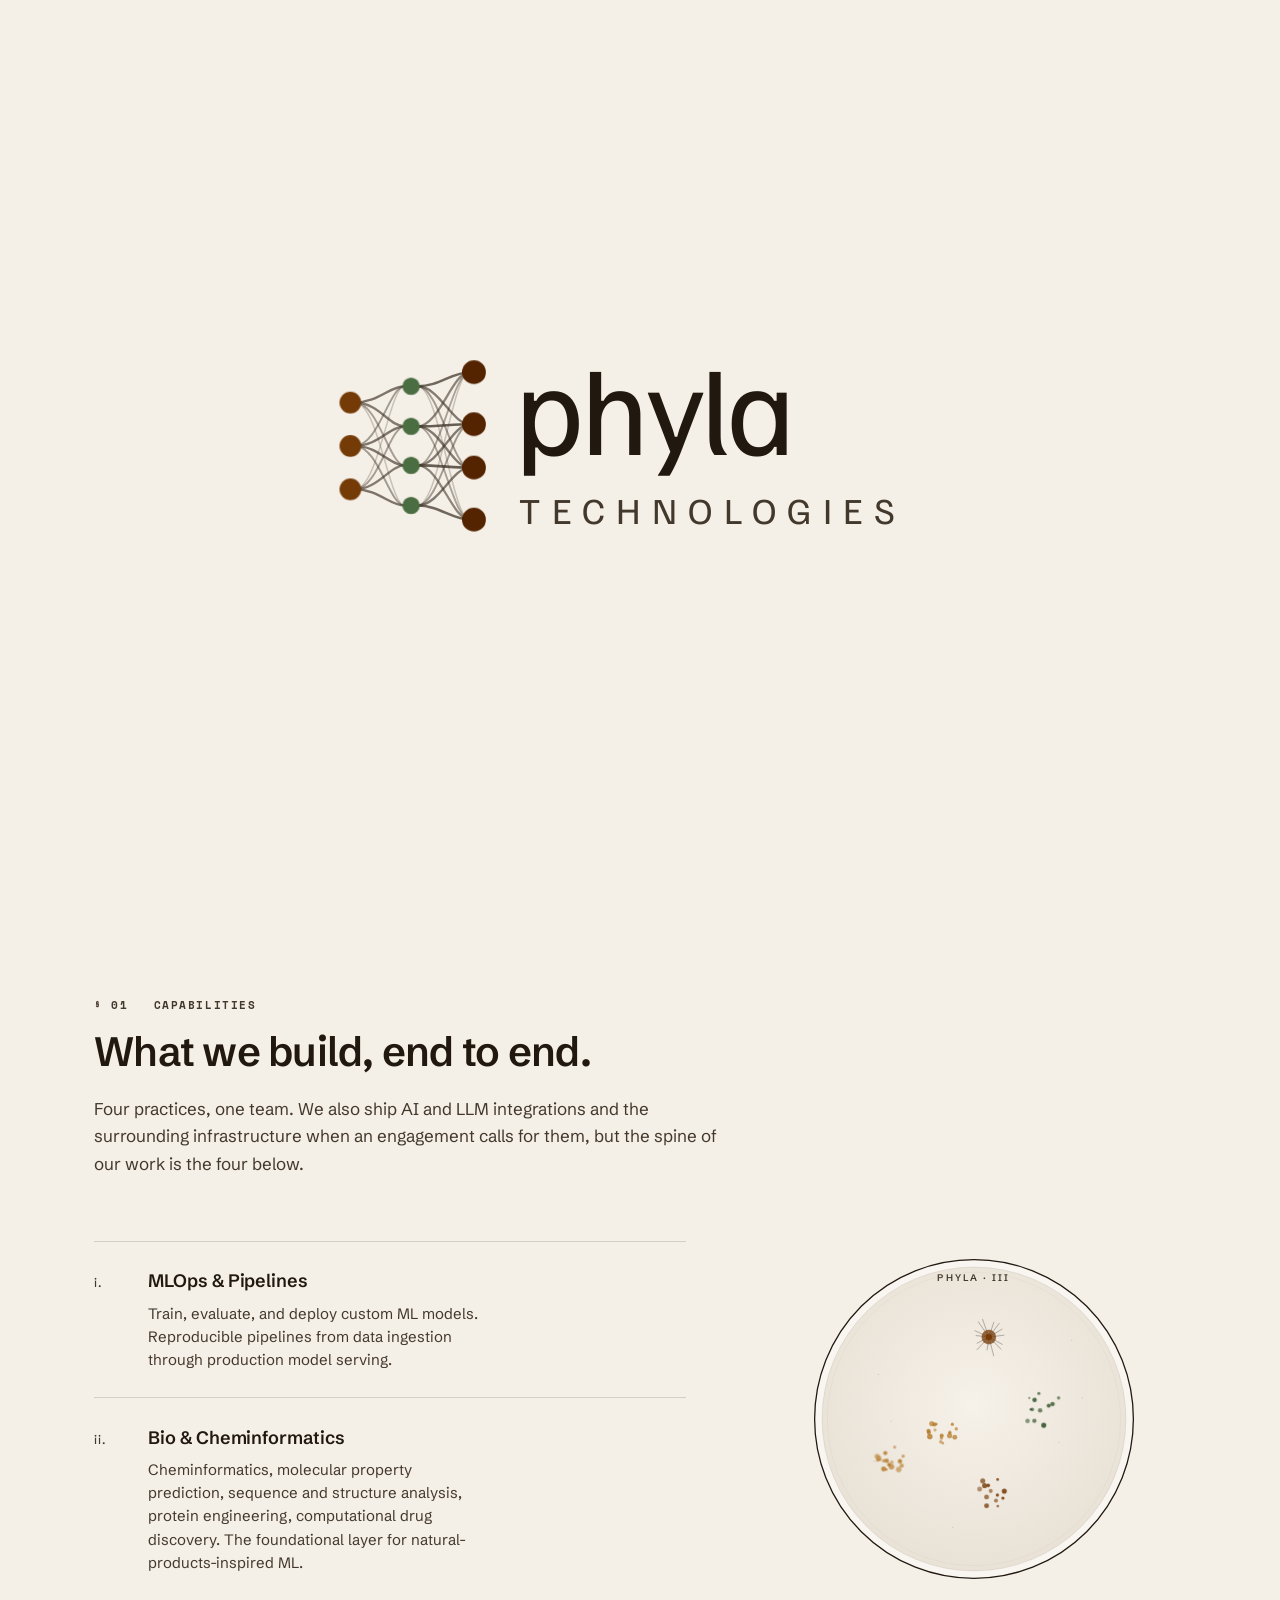
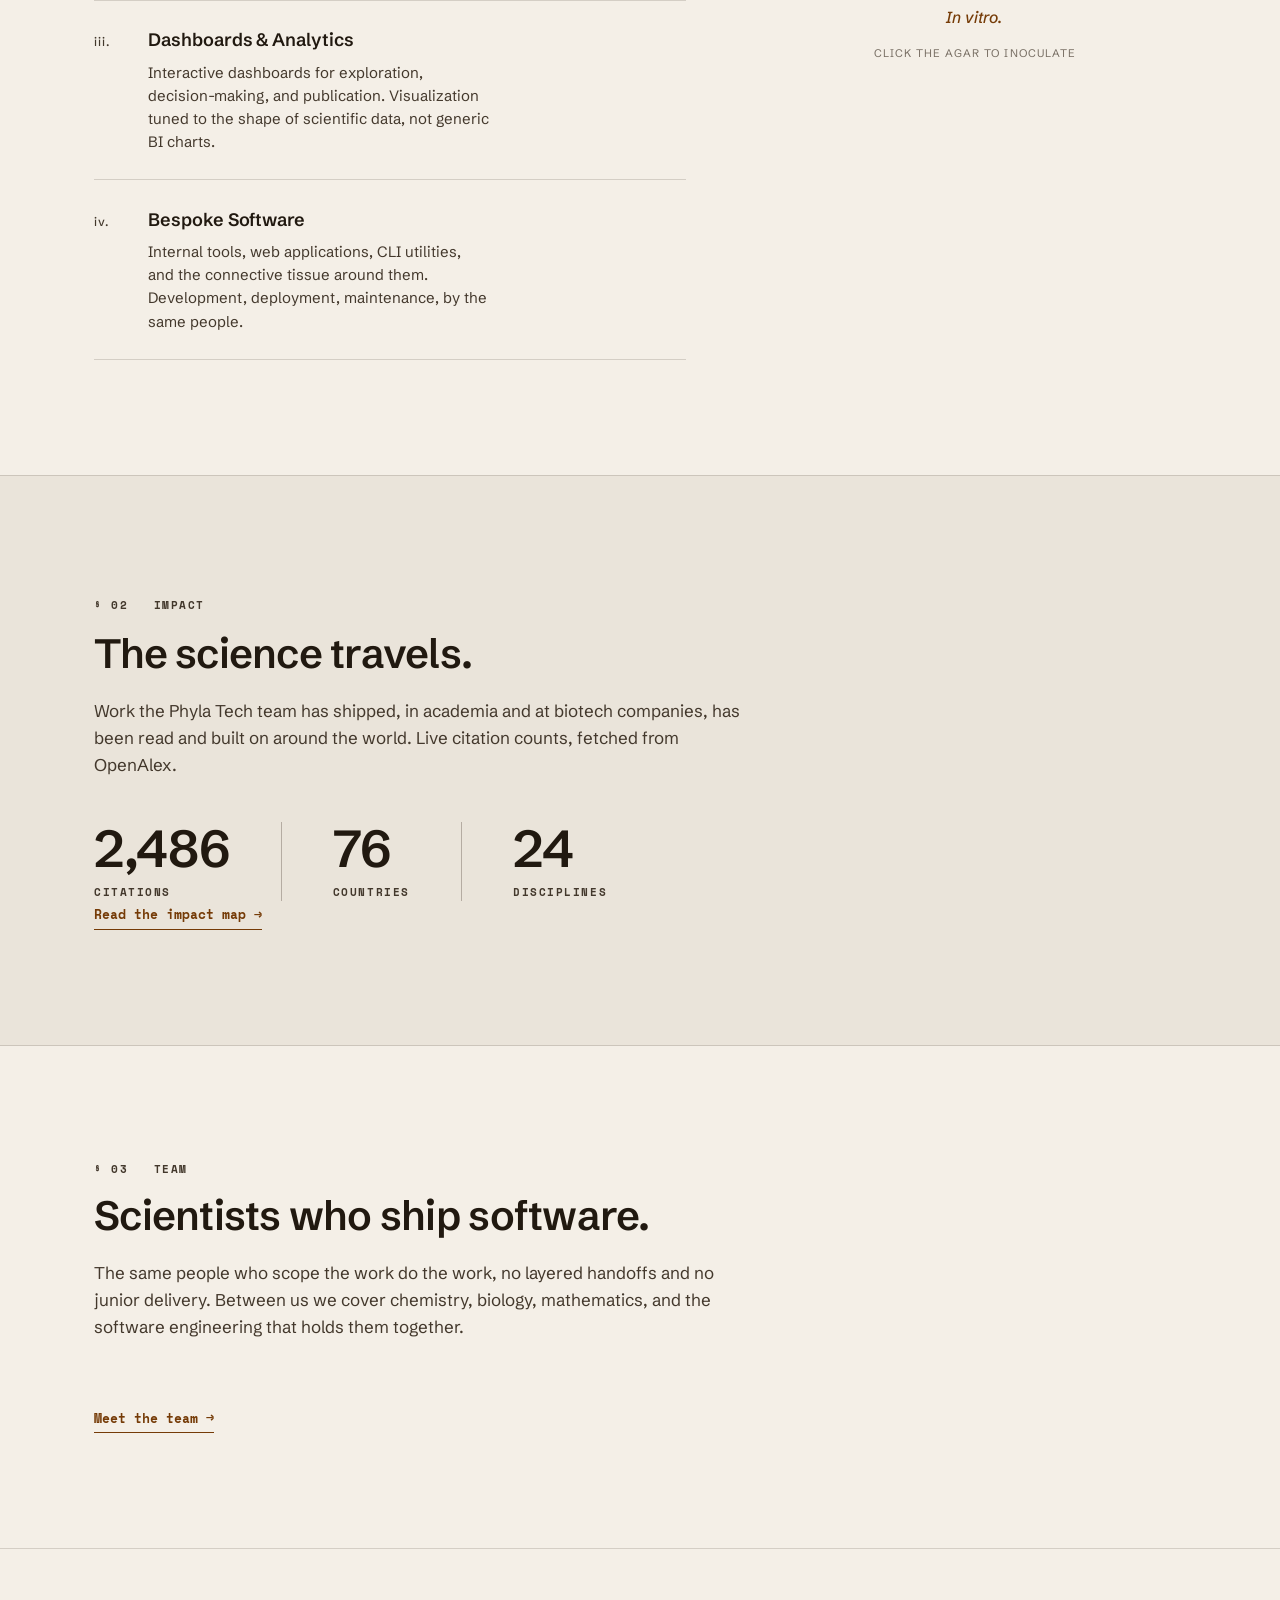
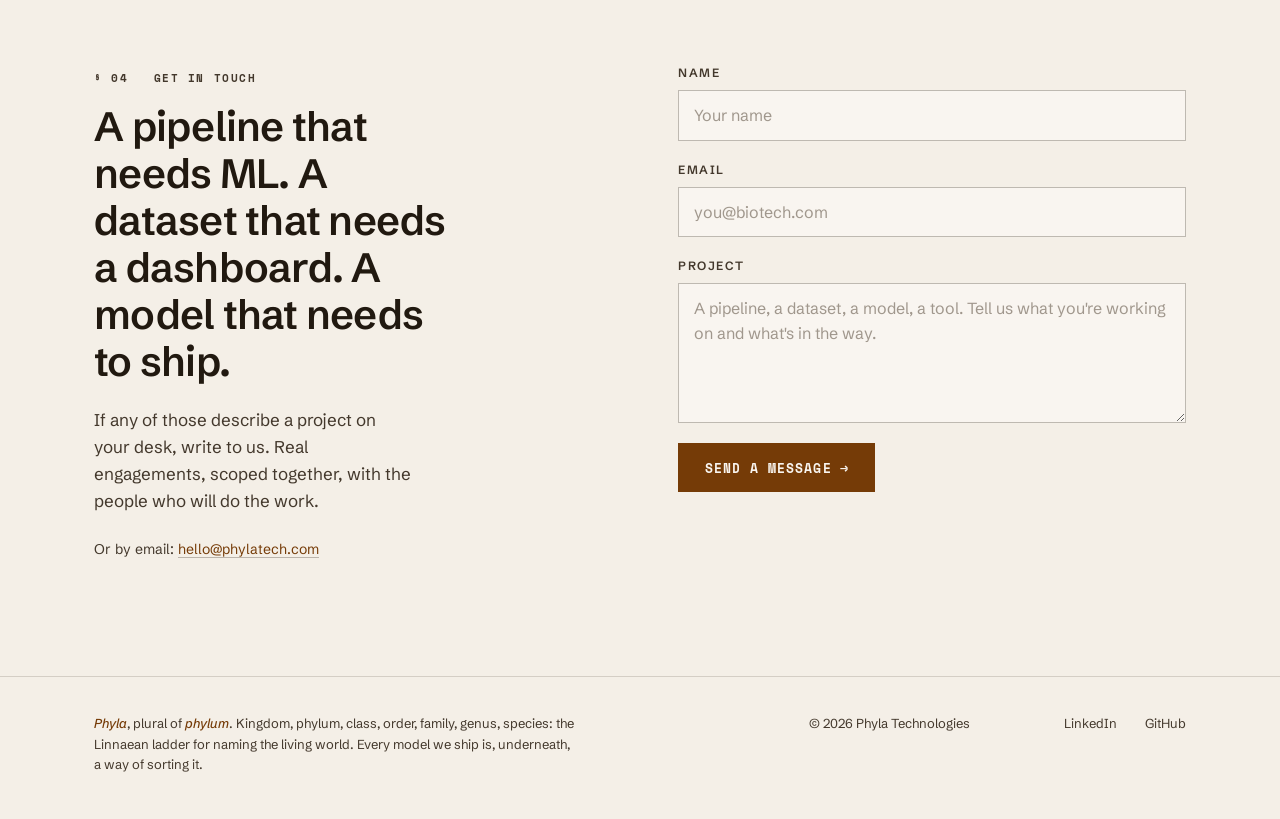
==== index.html @ f8942bb6 "feat(#4): restore the live network cascade on the hero, in the new style Rebuild the hero animation " ====
<!DOCTYPE html>
<html lang="en">
<head>
  <meta charset="UTF-8">
  <meta name="viewport" content="width=device-width, initial-scale=1.0">
  <!-- Arrive at an in-page anchor (e.g. #contact from another page) without an animated scroll,
       so a cross-page link fades straight to the target instead of landing at top and scrolling. -->
  <script>if(location.hash){var de=document.documentElement;de.style.scrollBehavior='auto';addEventListener('load',function(){requestAnimationFrame(function(){de.style.scrollBehavior='';});});}</script>
  <title>Phyla Technologies, MLOps for Life Sciences</title>
  <link rel="icon" type="image/svg+xml" href="favicon.svg">
  <meta name="description" content="Phyla Technologies builds and operates machine learning infrastructure for life sciences companies, from data pipelines to production model deployment.">

  <meta property="og:type" content="website">
  <meta property="og:title" content="Phyla Technologies, MLOps for Life Sciences">
  <meta property="og:description" content="Phyla Technologies builds and operates machine learning infrastructure for life sciences companies, from data pipelines to production model deployment.">
  <meta property="og:url" content="https://phylatech.com">
  <meta property="og:site_name" content="Phyla Technologies">

  <meta name="twitter:card" content="summary_large_image">
  <meta name="twitter:title" content="Phyla Technologies, MLOps for Life Sciences">
  <meta name="twitter:description" content="Phyla Technologies builds and operates machine learning infrastructure for life sciences companies, from data pipelines to production model deployment.">

  <meta name="view-transition" content="same-origin">

  <link rel="preconnect" href="https://fonts.googleapis.com">
  <link rel="preconnect" href="https://fonts.gstatic.com" crossorigin>
  <link href="https://fonts.googleapis.com/css2?family=Familjen+Grotesk:ital,wght@0,400..700;1,400..700&family=Schibsted+Grotesk:ital,wght@0,400..800;1,400..500&family=Space+Mono:ital,wght@0,400;0,700;1,400;1,700&display=swap" rel="stylesheet">

  <link rel="stylesheet" href="styles.css">

  <style>
    /* Page-specific styles. Shared design system lives in styles.css */

    /* === Hero === */
    .hero {
      padding-block: clamp(3.5rem, 9vw, 7.5rem) clamp(4rem, 8vw, 7rem);
      position: relative;
    }
    .hero-grid {
      display: grid;
      grid-template-columns: minmax(0, 1.05fr) minmax(0, 1fr);
      gap: clamp(2rem, 5vw, 5rem);
      align-items: center;
    }
    .hero-text { max-width: 32rem; }
    .hero-eyebrow {
      display: inline-flex;
      align-items: center;
      gap: 0.625rem;
      margin-bottom: 1.75rem;
    }
    .hero-eyebrow::before {
      content: "";
      display: inline-block;
      width: 28px;
      height: 1px;
      background: var(--tannin);
    }
    h1.display {
      margin-bottom: 1.5rem;
    }
    .hero-subhead {
      font-size: 1.1875rem;
      line-height: 1.55;
      color: var(--ink-soft);
      max-width: 30rem;
      margin-bottom: 2.25rem;
    }
    .hero-meta {
      display: flex;
      flex-wrap: wrap;
      gap: 1.5rem 2.5rem;
      padding-top: 1.75rem;
      border-top: 1px solid var(--ink-hairline);
    }
    .hero-meta-item { min-width: 0; }
    .hero-meta-item .label { display: block; margin-bottom: 0.4rem; }
    .hero-meta-item .value {
      font-size: 0.9375rem;
      color: var(--ink);
      font-variation-settings: "wdth" 100, "wght" 500;
    }
    .hero-meta-item .value em {
      font-style: italic;
      color: var(--tannin);
    }

    /* === Phylogenetic tree (hero right column) === */
    .phylo {
      width: 100%;
      max-width: 540px;
      margin-inline: auto;
      position: relative;
    }
    .phylo svg { width: 100%; height: auto; display: block; }

    .phylo-branch {
      stroke: var(--ink);
      stroke-width: 1.4;
      fill: none;
      stroke-linecap: round;
      opacity: 0.78;
    }
    .phylo-node {
      fill: var(--ink);
    }
    .phylo-node.leaf {
      fill: var(--parchment);
      stroke: var(--ink);
      stroke-width: 1.4;
    }
    .phylo-node.leaf.is-tannin {
      fill: var(--tannin);
      stroke: var(--tannin);
    }
    .phylo-label {
      font-family: var(--sans);
      font-size: 13.5px;
      font-variation-settings: "wdth" 100, "wght" 500;
      fill: var(--ink);
    }
    .phylo-label.muted { fill: var(--ink-soft); }
    .phylo-root-label {
      font-family: var(--sans);
      font-style: italic;
      font-size: 16px;
      font-variation-settings: "wdth" 95, "wght" 500;
      fill: var(--tannin);
    }
    .phylo-leaf-link {
      cursor: pointer;
      transition: opacity 180ms ease-out;
    }
    .phylo-leaf-link:hover .phylo-node.leaf { fill: var(--tannin); stroke: var(--tannin); }
    .phylo-leaf-link:hover .phylo-label { fill: var(--ink); font-variation-settings: "wdth" 100, "wght" 600; }
    .phylo-leaf-link:focus-visible { outline: none; }
    .phylo-leaf-link:focus-visible .phylo-node.leaf {
      fill: var(--tannin);
      stroke: var(--tannin);
    }

    /* phylo animation */
    .phylo-animate .phylo-branch {
      stroke-dasharray: var(--len);
      stroke-dashoffset: var(--len);
      animation: branch-draw 1100ms cubic-bezier(0.22, 1, 0.36, 1) forwards;
      animation-delay: var(--delay, 0ms);
    }
    .phylo-animate .phylo-node,
    .phylo-animate .phylo-label,
    .phylo-animate .phylo-root-label {
      opacity: 0;
      animation: node-fade 420ms cubic-bezier(0.22, 1, 0.36, 1) forwards;
      animation-delay: calc(var(--delay, 0ms) + 700ms);
    }
    @keyframes branch-draw {
      to { stroke-dashoffset: 0; }
    }
    @keyframes node-fade {
      from { opacity: 0; transform: translateY(2px); }
      to   { opacity: 1; transform: translateY(0); }
    }
    /* The live site's signal cascade, in the new palette: one soft bead per edge,
       travelling root -> hidden -> leaves. Each pulse path carries pathLength="100"
       so a single bead sweeps it regardless of the path's real length. */
    .pulse {
      fill: none;
      stroke: var(--tannin);
      stroke-width: 2.8;
      stroke-linecap: round;
      stroke-dasharray: 3.5 96.5;
      stroke-dashoffset: 100;
      opacity: 0;
      filter: url(#pulseBlur);
    }
    .phylo-animate .pulse { animation: pulse-travel 3s ease-in-out infinite; }
    @keyframes pulse-travel {
      0%   { stroke-dashoffset: 100; opacity: 0; }
      3%   { opacity: 0.8; }
      55%  { opacity: 0.8; }
      75%  { stroke-dashoffset: -4; opacity: 0; }
      100% { stroke-dashoffset: -4; opacity: 0; }
    }
    /* Scoped under .phylo-animate so the animation shorthand doesn't reset the delays.
       Root pulses fire first (0 - 0.3s); leaf pulses follow once they arrive (~1.2 - 1.7s). */
    .phylo-animate .pulse-r1  { animation-delay: 0s; }
    .phylo-animate .pulse-r2  { animation-delay: 0.3s; }
    .phylo-animate .pulse-r3  { animation-delay: 0.15s; }
    .phylo-animate .pulse-h1a { animation-delay: 1.2s; }
    .phylo-animate .pulse-h1b { animation-delay: 1.4s; }
    .phylo-animate .pulse-h2a { animation-delay: 1.5s; }
    .phylo-animate .pulse-h2b { animation-delay: 1.3s; }
    .phylo-animate .pulse-h2c { animation-delay: 1.6s; }
    .phylo-animate .pulse-h2d { animation-delay: 1.7s; }
    .phylo-animate .pulse-h3a { animation-delay: 1.35s; }
    .phylo-animate .pulse-h3b { animation-delay: 1.55s; }

    @media (prefers-reduced-motion: reduce) {
      html { scroll-behavior: auto; }
      .phylo-animate .phylo-branch {
        stroke-dasharray: none;
        stroke-dashoffset: 0;
        animation: none;
      }
      .phylo-animate .phylo-node,
      .phylo-animate .phylo-label,
      .phylo-animate .phylo-root-label {
        animation: none;
        opacity: 1;
        transform: none;
      }
      .phylo-animate .pulse { animation: none; opacity: 0; }
    }

    /* === Services === */
    .services {
      border-top: 1px solid var(--ink-hairline);
    }
    .services-grid {
      display: grid;
      grid-template-columns: minmax(0, 1.4fr) minmax(0, 1fr);
      gap: clamp(2.5rem, 6vw, 6rem);
      align-items: start;
    }
    .services-list {
      display: flex;
      flex-direction: column;
      gap: 0;
    }
    .services-list .service {
      display: grid;
      grid-template-columns: 2.4rem 1fr;
      column-gap: 1rem;
      padding-block: 1.6rem;
      border-bottom: 1px solid var(--ink-hairline);
      align-items: baseline;
    }
    .services-list .service:first-child { border-top: 1px solid var(--ink-hairline); }
    .services-list .service-num {
      font-size: 0.75rem;
      font-variation-settings: "wdth" 100, "wght" 500;
      letter-spacing: 0.08em;
      color: var(--ink-soft);
      padding-top: 0.4rem;
    }
    .services-list .service-name {
      font-size: 1.125rem;
      font-variation-settings: "wdth" 100, "wght" 600;
      letter-spacing: -0.005em;
      color: var(--ink);
      margin-bottom: 0.4rem;
    }
    .services-list .service-desc {
      font-size: 0.9375rem;
      line-height: 1.55;
      color: var(--ink-soft);
      max-width: 38ch;
    }
    .services-aside {
      position: sticky;
      top: 5.5rem;
    }
    .services-figure {
      display: flex;
      flex-direction: column;
      align-items: center;
      gap: 1rem;
      padding-top: 0.5rem;
    }
    .petri {
      width: 100%;
      max-width: 340px;
      height: auto;
      display: block;
      /* Pipette tip over the agar plate (hotspot at the tip); crosshair fallback. */
      cursor: url("[data-uri]") 12 31, crosshair;
      touch-action: manipulation;
      -webkit-tap-highlight-color: transparent;
    }
    /* Each colony scales up from its inoculation point as it "grows in". */
    .colony-grow {
      transform-box: fill-box;
      transform-origin: center;
      transform: scale(0);
      animation: colony-grow var(--grow, 9s) cubic-bezier(0.16, 1, 0.3, 1) forwards;
      animation-delay: var(--delay, 0s);
    }
    @keyframes colony-grow {
      0%   { transform: scale(0); opacity: 0; }
      10%  { opacity: 1; }
      100% { transform: scale(1); opacity: 1; }
    }
    .petri-caption {
      text-align: center;
      max-width: 32ch;
    }
    .petri-caption .latin {
      font-size: 1rem;
      color: var(--tannin);
      display: block;
      font-style: italic;
      font-variation-settings: "wdth" 95, "wght" 500;
    }
    .petri-hint {
      text-align: center;
      font-size: 0.6875rem;
      letter-spacing: 0.1em;
      text-transform: uppercase;
      color: var(--ink-soft);
      opacity: 0.7;
    }
    @media (prefers-reduced-motion: reduce) {
      .colony-grow { animation: none; transform: scale(1); opacity: 1; }
      .petri { cursor: default; }
      .petri-hint { display: none; }
    }

    /* === Impact === */
    .impact {
      background: var(--parchment-mid);
      border-block: 1px solid var(--ink-hairline);
    }
    .impact-content {
      max-width: 760px;
    }
    .impact-numbers {
      display: grid;
      grid-template-columns: repeat(3, auto);
      gap: 0;
      margin-top: 2.75rem;
      column-gap: clamp(1.5rem, 4vw, 3.5rem);
      justify-content: start;
    }
    .impact-number {
      padding-right: clamp(1.5rem, 4vw, 3.5rem);
      border-right: 1px solid var(--ink-hairline-strong);
    }
    .impact-number:last-child { border-right: none; padding-right: 0; }
    .impact-number .value {
      display: block;
      font-size: clamp(2.25rem, 4.5vw, 3.25rem);
      font-variation-settings: "wdth" 92, "wght" 600;
      color: var(--ink);
      letter-spacing: -0.025em;
      line-height: 1;
    }
    .impact-number .label {
      display: block;
      margin-top: 0.625rem;
      font-size: 0.6875rem;
    }

    /* === Team === */
    .team-list {
      display: flex;
      flex-direction: column;
      gap: clamp(3rem, 6vw, 5rem);
    }
    .team-row {
      display: grid;
      align-items: start;
      gap: clamp(1.5rem, 5vw, 3.5rem);
    }
    /* Fixed 220px figure column on every row so all three portraits are the same size. */
    .team-row.row-a { grid-template-columns: minmax(0, 220px) minmax(0, 1fr); }
    .team-row.row-b { grid-template-columns: minmax(0, 1fr) minmax(0, 220px); }
    .team-row.row-b .team-figure { order: 2; }
    .team-row.row-b .team-text { order: 1; }
    .team-row.row-c { grid-template-columns: minmax(0, 220px) minmax(0, 1fr); }
    .team-row.row-c .team-text { padding-top: 0.5rem; }

    .team-figure {
      position: relative;
      max-width: 220px;
    }
    .team-figure img {
      width: 100%;
      aspect-ratio: 1 / 1;
      object-fit: cover;
      display: block;
      filter: grayscale(0.18) sepia(0.12) contrast(0.96);
      border: 1px solid var(--ink-hairline-strong);
    }
    .team-figure::after {
      content: "";
      position: absolute;
      inset: -8px -8px 8px 8px;
      border: 1px solid var(--ink-hairline);
      pointer-events: none;
      z-index: -1;
    }

    .team-text .team-eyebrow {
      display: inline-flex;
      align-items: baseline;
      gap: 0.6rem;
      margin-bottom: 0.9rem;
      color: var(--moss-deep);
    }
    .team-text .team-eyebrow .label { color: var(--moss-deep); }
    .team-text .team-eyebrow::before {
      content: "";
      display: inline-block;
      width: 18px;
      height: 1px;
      background: var(--moss-deep);
      transform: translateY(-3px);
    }
    .team-text h3 {
      font-size: clamp(1.5rem, 2.5vw, 2rem);
      font-variation-settings: "wdth" 100, "wght" 600;
      letter-spacing: -0.015em;
      line-height: 1.1;
      margin-bottom: 0.3rem;
    }
    .team-text .team-discipline {
      font-size: 0.9375rem;
      font-variation-settings: "wdth" 100, "wght" 500;
      color: var(--ink-soft);
      margin-bottom: 1rem;
    }
    .team-text p {
      font-size: 1rem;
      line-height: 1.6;
      color: var(--ink-soft);
      max-width: 50ch;
    }
    .team-text p + p { margin-top: 0.85rem; }

    /* === Contact === */
    .contact {
      border-top: 1px solid var(--ink-hairline);
    }
    .contact-grid {
      display: grid;
      grid-template-columns: minmax(0, 1fr) minmax(0, 1fr);
      gap: clamp(2.5rem, 6vw, 5rem);
      align-items: start;
    }
    .contact-text h2 { max-width: 14ch; }
    .contact-text p { margin-top: 1.25rem; max-width: 32ch; }
    .contact-form {
      display: flex;
      flex-direction: column;
      gap: 1.25rem;
    }
    .field {
      display: flex;
      flex-direction: column;
      gap: 0.45rem;
    }
    .field label {
      font-size: 0.75rem;
      font-variation-settings: "wdth" 100, "wght" 600;
      letter-spacing: 0.12em;
      text-transform: uppercase;
      color: var(--ink-soft);
    }
    .field input,
    .field textarea {
      background: var(--parchment-pale);
      border: 1px solid var(--ink-hairline-strong);
      padding: 0.75rem 0.9rem;
      font-size: 1rem;
      color: var(--ink);
      transition: border-color 180ms ease-out, background 180ms ease-out;
      font-family: inherit;
      border-radius: 0;
    }
    .field input::placeholder,
    .field textarea::placeholder { color: oklch(55% 0.025 70 / 0.7); }
    .field input:hover,
    .field textarea:hover { border-color: var(--ink-soft); }
    .field input:focus,
    .field textarea:focus {
      outline: none;
      border-color: var(--tannin);
      background: var(--parchment-pale);
      box-shadow: 0 0 0 3px oklch(42% 0.10 55 / 0.15);
    }
    .field textarea { min-height: 140px; resize: vertical; }
    .field.invalid input,
    .field.invalid textarea { border-color: var(--tannin); }
    .field-error {
      font-size: 0.8125rem;
      color: var(--tannin);
      display: none;
    }
    .field.invalid .field-error { display: block; }


    .form-success,
    .form-error {
      padding: 1rem 1.1rem;
      font-size: 0.9375rem;
      line-height: 1.5;
      border: 1px solid var(--ink-hairline-strong);
      background: var(--parchment-pale);
      display: none;
    }
    .form-success.is-shown,
    .form-error.is-shown { display: block; }
    .form-success {
      border-color: var(--moss-deep);
      color: var(--moss-deep);
    }
    .form-error {
      border-color: var(--tannin);
      color: var(--tannin);
    }

    /* === Page-specific responsive === */
    @media (max-width: 960px) {
      .hero-grid { grid-template-columns: 1fr; }
      .phylo { max-width: 480px; margin-top: 1rem; }
      .services-grid { grid-template-columns: 1fr; gap: 3rem; }
      .services-aside { position: static; }
      .impact-content { max-width: 100%; }
      .contact-grid { grid-template-columns: 1fr; }
      .team-row,
      .team-row.row-a,
      .team-row.row-b,
      .team-row.row-c { grid-template-columns: minmax(0, 200px) 1fr; }
      .team-row.row-b .team-figure { order: 0; }
      .team-row.row-b .team-text { order: 0; }
    }
    @media (max-width: 640px) {
      .hero-meta { gap: 1.25rem 2rem; }
      .impact-numbers { grid-template-columns: 1fr 1fr; row-gap: 1.5rem; }
      .impact-number:nth-child(2) { border-right: none; }
      .team-row,
      .team-row.row-a,
      .team-row.row-b,
      .team-row.row-c { grid-template-columns: minmax(0, 160px) 1fr; gap: 1.25rem; }
      .team-figure::after { inset: -6px -6px 6px 6px; }
    }
    @media (max-width: 460px) {
      .team-row,
      .team-row.row-a,
      .team-row.row-b,
      .team-row.row-c { grid-template-columns: 1fr; }
      .team-figure { max-width: 200px; }
    }
  </style>
</head>
<body>
  <a href="#main" class="skip-link">Skip to main content</a>

  <!-- First-visit intro: draws the network into the logo, then fades to reveal the page.
       Once per session, skipped under reduced-motion, and self-removing via a safety timer. -->
  <style>
    #intro { display: none; position: fixed; inset: 0; z-index: 9999; background: var(--parchment); place-items: center; }
    #intro.run { display: grid; }
    #intro #introLogo { width: clamp(300px, 62vw, 640px); height: auto; }
    #introLogo circle { transform-box: fill-box; transform-origin: center; }
    body.intro-lock { overflow: hidden; }
    /* Header shrink is driven by GSAP ScrollTrigger via header-scroll.js (end of body).
       Deliberately no CSS transition on the header height/padding here: GSAP writes those
       inline each frame, and a competing CSS transition on the same props is what jittered. */
  </style>
  <div id="intro" aria-hidden="true"></div>

  <header class="site-header">
    <div class="wrap header-inner">
      <a href="index.html" class="wordmark" aria-label="Phyla Technologies, home">
        <svg class="wordmark-svg" viewBox="0 0 590.41529 267.508" role="img" aria-label="Phyla Technologies">
          <g transform="translate(20,130)" fill="none" stroke="var(--ink-soft)" stroke-linecap="round">
            <path d="M 12,-40 C 34,-40 44,-55 58,-55" stroke-width="2.2" opacity="0.67"/>
            <path d="M 12,-40 C 34,-40 44,-18 58,-18" stroke-width="2.2" opacity="0.63"/>
            <path d="M 12,-40 C 34,-40 44,18 58,18" stroke-width="1.8" opacity="0.44"/>
            <path d="M 12,-40 C 34,-40 44,55 58,55" stroke-width="1.4" opacity="0.25"/>
            <path d="M 12,0 C 34,0 44,-55 58,-55" stroke-width="1.8" opacity="0.46"/>
            <path d="M 12,0 C 34,0 44,-18 58,-18" stroke-width="2.2" opacity="0.66"/>
            <path d="M 12,0 C 34,0 44,18 58,18" stroke-width="2.2" opacity="0.66"/>
            <path d="M 12,0 C 34,0 44,55 58,55" stroke-width="1.8" opacity="0.46"/>
            <path d="M 12,40 C 34,40 44,-55 58,-55" stroke-width="1.4" opacity="0.25"/>
            <path d="M 12,40 C 34,40 44,-18 58,-18" stroke-width="1.8" opacity="0.44"/>
            <path d="M 12,40 C 34,40 44,18 58,18" stroke-width="2.2" opacity="0.63"/>
            <path d="M 12,40 C 34,40 44,55 58,55" stroke-width="2.2" opacity="0.67"/>
            <path d="M 70,-55 C 90,-55 102,-68 118,-68" stroke-width="2.4" opacity="0.74"/>
            <path d="M 70,-55 C 90,-55 102,-20 118,-20" stroke-width="2.2" opacity="0.64"/>
            <path d="M 70,-55 C 90,-55 102,20 118,20" stroke-width="1.8" opacity="0.46"/>
            <path d="M 70,-55 C 90,-55 102,68 118,68" stroke-width="1.4" opacity="0.25"/>
            <path d="M 70,-18 C 90,-18 102,-68 118,-68" stroke-width="2.1" opacity="0.58"/>
            <path d="M 70,-18 C 90,-18 102,-20 118,-20" stroke-width="2.5" opacity="0.79"/>
            <path d="M 70,-18 C 90,-18 102,20 118,20" stroke-width="2.2" opacity="0.63"/>
            <path d="M 70,-18 C 90,-18 102,68 118,68" stroke-width="1.7" opacity="0.42"/>
            <path d="M 70,18 C 90,18 102,-68 118,-68" stroke-width="1.7" opacity="0.42"/>
            <path d="M 70,18 C 90,18 102,-20 118,-20" stroke-width="2.2" opacity="0.63"/>
            <path d="M 70,18 C 90,18 102,20 118,20" stroke-width="2.5" opacity="0.79"/>
            <path d="M 70,18 C 90,18 102,68 118,68" stroke-width="2.1" opacity="0.58"/>
            <path d="M 70,55 C 90,55 102,-68 118,-68" stroke-width="1.4" opacity="0.25"/>
            <path d="M 70,55 C 90,55 102,-20 118,-20" stroke-width="1.8" opacity="0.46"/>
            <path d="M 70,55 C 90,55 102,20 118,20" stroke-width="2.2" opacity="0.64"/>
            <path d="M 70,55 C 90,55 102,68 118,68" stroke-width="2.4" opacity="0.74"/>
          </g>
          <g transform="translate(20,130)">
            <circle cx="8" cy="-40" r="10" fill="var(--tannin)"/>
            <circle cx="8" cy="0" r="10" fill="var(--tannin)"/>
            <circle cx="8" cy="40" r="10" fill="var(--tannin)"/>
            <circle cx="64" cy="-55" r="8" fill="var(--moss)"/>
            <circle cx="64" cy="-18" r="8" fill="var(--moss)"/>
            <circle cx="64" cy="18" r="8" fill="var(--moss)"/>
            <circle cx="64" cy="55" r="8" fill="var(--moss)"/>
            <circle cx="122" cy="-68" r="11" fill="var(--tannin-deep)"/>
            <circle cx="122" cy="-20" r="11" fill="var(--tannin-deep)"/>
            <circle cx="122" cy="20" r="11" fill="var(--tannin-deep)"/>
            <circle cx="122" cy="68" r="11" fill="var(--tannin-deep)"/>
          </g>
          <text x="180" y="138" font-size="115" font-weight="700" letter-spacing="-3" fill="var(--ink)" style="font-family:var(--f-wordmark)">phyla</text>
          <text x="184" y="202" font-size="34" font-weight="500" letter-spacing="10.5" fill="var(--ink-soft)" style="font-family:var(--f-wordmark)">TECHNOLOGIES</text>
        </svg>
      </a>
      <nav class="primary" aria-label="Primary">
        <a href="impact.html">Impact</a>
        <a href="#contact" class="cta">Get in touch</a>
      </nav>
    </div>
  </header>

  <main id="main">

    <!-- HERO -->
    <section class="hero">
      <div class="wrap hero-grid">
        <div class="hero-text">
          <span class="hero-eyebrow label">Est. 2026</span>
          <h1 class="display">MLOps for<br><em style="white-space: nowrap;">life sciences.</em></h1>
          <p class="hero-subhead">
            We build and operate the machine learning infrastructure behind life-sciences R&amp;D: data and model pipelines, training and deployment, bio- and cheminformatics, and the dashboards and tools that make the science usable, the whole stack from data to production.
          </p>
          <dl class="hero-meta">
            <div class="hero-meta-item">
              <dt class="label">Practice</dt>
              <dd class="value">MLOps for <em>biotech</em></dd>
            </div>
            <div class="hero-meta-item">
              <dt class="label">Cited</dt>
              <dd class="value">In <em>76 countries</em>, 23 disciplines</dd>
            </div>
            <div class="hero-meta-item">
              <dt class="label">Roots</dt>
              <dd class="value">Natural-products <em>science</em></dd>
            </div>
          </dl>
        </div>

        <div class="phylo" aria-hidden="false">
          <svg viewBox="0 0 540 420" role="img" aria-labelledby="phyloTitle phyloDesc">
            <title id="phyloTitle">Phyla capabilities, branched from a common root</title>
            <desc id="phyloDesc">A phylogenetic-style diagram with the Phyla root on the left and four service capabilities as leaves on the right: MLOps and Pipelines, Bio and Cheminformatics, Dashboards and Analytics, and Bespoke Software.</desc>
            <defs>
              <!-- Soft halo (blur 3) merged with a sharper core (blur 1 of the source),
                   so each travelling signal reads with weight. Ported from the live site. -->
              <filter id="pulseBlur" x="-50%" y="-50%" width="200%" height="200%">
                <feGaussianBlur stdDeviation="3" result="softBlur" />
                <feGaussianBlur in="SourceGraphic" stdDeviation="1" result="sharpBlur" />
                <feMerge>
                  <feMergeNode in="softBlur" />
                  <feMergeNode in="sharpBlur" />
                </feMerge>
              </filter>
            </defs>

            <!-- Root tick -->
            <line class="phylo-branch" x1="36" y1="210" x2="80" y2="210" pathLength="1" style="--len: 1; --delay: 0ms;" />

            <!-- Root label, italic Phyla -->
            <text class="phylo-root-label" x="36" y="200" text-anchor="start" style="--delay: 0ms;">
              <tspan style="font-style: italic;">Phyla</tspan>
            </text>

            <!-- Root node -->
            <circle class="phylo-node" cx="80" cy="210" r="4" style="--delay: 0ms;" />

            <!-- Root → three hidden nodes -->
            <path class="phylo-branch" d="M 80 210 C 130 210, 165 96, 210 96"   pathLength="1" style="--len: 1; --delay: 160ms; opacity: 0.5;" />
            <path class="phylo-branch" d="M 80 210 C 130 210, 165 210, 210 210" pathLength="1" style="--len: 1; --delay: 160ms; opacity: 0.5;" />
            <path class="phylo-branch" d="M 80 210 C 130 210, 165 324, 210 324" pathLength="1" style="--len: 1; --delay: 160ms; opacity: 0.5;" />

            <!-- Hidden nodes -->
            <circle class="phylo-node" cx="210" cy="96"  r="3.2" style="--delay: 360ms;" />
            <circle class="phylo-node" cx="210" cy="210" r="3.2" style="--delay: 360ms;" />
            <circle class="phylo-node" cx="210" cy="324" r="3.2" style="--delay: 360ms;" />

            <!-- Hidden → leaves: each leaf is fed by two hidden nodes (the live partial network) -->
            <path class="phylo-branch" d="M 210 96 C 260 96, 290 56, 340 56"     pathLength="1" style="--len: 1; --delay: 440ms; opacity: 0.32;" />
            <path class="phylo-branch" d="M 210 96 C 260 96, 290 162, 340 162"   pathLength="1" style="--len: 1; --delay: 480ms; opacity: 0.32;" />
            <path class="phylo-branch" d="M 210 210 C 260 210, 290 56, 340 56"   pathLength="1" style="--len: 1; --delay: 480ms; opacity: 0.32;" />
            <path class="phylo-branch" d="M 210 210 C 260 210, 290 162, 340 162" pathLength="1" style="--len: 1; --delay: 520ms; opacity: 0.32;" />
            <path class="phylo-branch" d="M 210 210 C 260 210, 290 256, 340 256" pathLength="1" style="--len: 1; --delay: 520ms; opacity: 0.32;" />
            <path class="phylo-branch" d="M 210 210 C 260 210, 290 364, 340 364" pathLength="1" style="--len: 1; --delay: 560ms; opacity: 0.32;" />
            <path class="phylo-branch" d="M 210 324 C 260 324, 290 256, 340 256" pathLength="1" style="--len: 1; --delay: 560ms; opacity: 0.32;" />
            <path class="phylo-branch" d="M 210 324 C 260 324, 290 364, 340 364" pathLength="1" style="--len: 1; --delay: 600ms; opacity: 0.32;" />

            <!-- Pulses: the staged signal cascade (root pulses fire first, then leaf pulses). -->
            <path class="pulse pulse-r1"  d="M 80 210 C 130 210, 165 96, 210 96"   pathLength="100" />
            <path class="pulse pulse-r2"  d="M 80 210 C 130 210, 165 210, 210 210" pathLength="100" />
            <path class="pulse pulse-r3"  d="M 80 210 C 130 210, 165 324, 210 324" pathLength="100" />
            <path class="pulse pulse-h1a" d="M 210 96 C 260 96, 290 56, 340 56"     pathLength="100" />
            <path class="pulse pulse-h1b" d="M 210 96 C 260 96, 290 162, 340 162"   pathLength="100" />
            <path class="pulse pulse-h2a" d="M 210 210 C 260 210, 290 56, 340 56"   pathLength="100" />
            <path class="pulse pulse-h2b" d="M 210 210 C 260 210, 290 162, 340 162" pathLength="100" />
            <path class="pulse pulse-h2c" d="M 210 210 C 260 210, 290 256, 340 256" pathLength="100" />
            <path class="pulse pulse-h2d" d="M 210 210 C 260 210, 290 364, 340 364" pathLength="100" />
            <path class="pulse pulse-h3a" d="M 210 324 C 260 324, 290 256, 340 256" pathLength="100" />
            <path class="pulse pulse-h3b" d="M 210 324 C 260 324, 290 364, 340 364" pathLength="100" />

            <!-- Leaf nodes (clickable links) -->
            <a href="#capabilities" class="phylo-leaf-link" aria-label="MLOps and Pipelines">
              <circle class="phylo-node leaf is-tannin" cx="340" cy="56" r="5" style="--delay: 1100ms;" />
              <text class="phylo-label" x="354" y="60" text-anchor="start" style="--delay: 1100ms;">MLOps &amp; Pipelines</text>
            </a>
            <a href="#capabilities" class="phylo-leaf-link" aria-label="Bio and Cheminformatics">
              <circle class="phylo-node leaf" cx="340" cy="162" r="5" style="--delay: 1180ms;" />
              <text class="phylo-label" x="354" y="166" text-anchor="start" style="--delay: 1180ms;">Bio &amp; Cheminformatics</text>
            </a>
            <a href="#capabilities" class="phylo-leaf-link" aria-label="Dashboards and Analytics">
              <circle class="phylo-node leaf" cx="340" cy="256" r="5" style="--delay: 1260ms;" />
              <text class="phylo-label" x="354" y="260" text-anchor="start" style="--delay: 1260ms;">Dashboards &amp; Analytics</text>
            </a>
            <a href="#capabilities" class="phylo-leaf-link" aria-label="Bespoke Software">
              <circle class="phylo-node leaf" cx="340" cy="364" r="5" style="--delay: 1340ms;" />
              <text class="phylo-label" x="354" y="368" text-anchor="start" style="--delay: 1340ms;">Bespoke Software</text>
            </a>
          </svg>
        </div>
      </div>
    </section>

    <!-- SERVICES -->
    <section class="services" id="capabilities">
      <div class="wrap">
        <div class="section-head">
          <span class="label">§ 01 &nbsp; Capabilities</span>
          <h2 class="headline">What we build, end to end.</h2>
          <p class="body">
            Four practices, one team. We also ship AI and LLM integrations and the surrounding infrastructure when an engagement calls for them, but the spine of our work is the four below.
          </p>
        </div>

        <div class="services-grid">
          <ol class="services-list">
            <li class="service">
              <div class="service-num">i.</div>
              <div>
                <h3 class="service-name">MLOps &amp; Pipelines</h3>
                <p class="service-desc">Train, evaluate, and deploy custom ML models. Reproducible pipelines from data ingestion through production model serving.</p>
              </div>
            </li>
            <li class="service">
              <div class="service-num">ii.</div>
              <div>
                <h3 class="service-name">Bio &amp; Cheminformatics</h3>
                <p class="service-desc">Cheminformatics, molecular property prediction, sequence and structure analysis, protein engineering, computational drug discovery. The foundational layer for natural-products-inspired ML.</p>
              </div>
            </li>
            <li class="service">
              <div class="service-num">iii.</div>
              <div>
                <h3 class="service-name">Dashboards &amp; Analytics</h3>
                <p class="service-desc">Interactive dashboards for exploration, decision-making, and publication. Visualization tuned to the shape of scientific data, not generic BI charts.</p>
              </div>
            </li>
            <li class="service">
              <div class="service-num">iv.</div>
              <div>
                <h3 class="service-name">Bespoke Software</h3>
                <p class="service-desc">Internal tools, web applications, CLI utilities, and the connective tissue around them. Development, deployment, maintenance, by the same people.</p>
              </div>
            </li>
          </ol>

          <aside class="services-aside">
            <figure class="services-figure">
              <svg class="petri" id="petri" viewBox="0 0 320 320" role="img" aria-labelledby="petriTitle petriDesc">
                <title id="petriTitle">A culture plate, growing</title>
                <desc id="petriDesc">A round petri dish of agar on which bacterial and fungal colonies grow in over time, then the plate is reseeded. Clicking the agar inoculates a new colony.</desc>

                <defs>
                  <radialGradient id="agarGrad" cx="50%" cy="45%" r="60%">
                    <stop offset="0%" stop-color="oklch(96% 0.012 80)" />
                    <stop offset="100%" stop-color="oklch(91% 0.018 78)" />
                  </radialGradient>
                  <clipPath id="agarClip"><circle cx="160" cy="160" r="140" /></clipPath>
                </defs>

                <!-- Dish rim and agar -->
                <circle cx="160" cy="160" r="150" fill="var(--parchment-pale)" stroke="var(--ink)" stroke-width="1.2" />
                <circle cx="160" cy="160" r="143" fill="url(#agarGrad)" stroke="var(--ink-hairline)" stroke-width="0.5" />
                <circle cx="160" cy="160" r="138" fill="none" stroke="var(--ink-hairline)" stroke-width="0.4" opacity="0.5" />

                <!-- Plate ID -->
                <text x="160" y="30" text-anchor="middle" font-family="var(--sans)" font-size="9" letter-spacing="0.22em" fill="var(--ink-soft)" style="text-transform: uppercase; font-variation-settings: 'wght' 600;">Phyla &middot; iii</text>

                <!-- Agar texture: faint scattered dust -->
                <g fill="var(--ink-soft)" opacity="0.16" clip-path="url(#agarClip)">
                  <circle cx="170" cy="82" r="0.6" /><circle cx="82" cy="162" r="0.6" /><circle cx="240" cy="182" r="0.6" />
                  <circle cx="182" cy="242" r="0.6" /><circle cx="262" cy="140" r="0.6" /><circle cx="140" cy="262" r="0.6" />
                  <circle cx="66" cy="200" r="0.6" /><circle cx="70" cy="118" r="0.6" /><circle cx="252" cy="86" r="0.6" />
                </g>

                <!-- Colonies grow here (populated by script) -->
                <g id="petriColonies" clip-path="url(#agarClip)"></g>
              </svg>

              <figcaption class="petri-caption">
                <span class="latin">In vitro.</span>
              </figcaption>
              <p class="petri-hint" aria-hidden="true">Click the agar to inoculate</p>
            </figure>
          </aside>
        </div>
      </div>
    </section>

    <!-- IMPACT -->
    <section class="impact" id="impact">
      <div class="wrap">
        <div class="impact-content">
          <span class="label">§ 02 &nbsp; Impact</span>
          <h2 class="headline" style="margin-top: 0.875rem;">The science travels.</h2>
          <p class="body" style="margin-top: 1.25rem;">
            Work the Phyla Tech team has shipped, in academia and at biotech companies, has been read and built on around the world. Live citation counts, fetched from OpenAlex.
          </p>
          <dl class="impact-numbers">
            <div class="impact-number">
              <dd class="value" data-impact="citations">2,460</dd>
              <dt class="label">Citations</dt>
            </div>
            <div class="impact-number">
              <dd class="value" data-impact="countries">76</dd>
              <dt class="label">Countries</dt>
            </div>
            <div class="impact-number">
              <dd class="value" data-impact="disciplines">23</dd>
              <dt class="label">Disciplines</dt>
            </div>
          </dl>
          <a href="impact.html" class="link-arrow">
            <span>Read the impact map</span>
            <span class="arrow" aria-hidden="true">→</span>
          </a>
        </div>
      </div>
    </section>

    <!-- TEAM (summary; full bios live on the About page) -->
    <section class="team-brief" id="team">
      <div class="wrap">
        <div class="section-head">
          <span class="label">§ 03 &nbsp; Team</span>
          <h2 class="headline">Scientists who ship software.</h2>
          <p class="body">The same people who scope the work do the work, no layered handoffs and no junior delivery. Between us we cover chemistry, biology, mathematics, and the software engineering that holds them together.</p>
        </div>
        <a href="about.html" class="link-arrow">
          <span>Meet the team</span>
          <span class="arrow" aria-hidden="true">→</span>
        </a>
      </div>
    </section>

    <!-- CONTACT -->
    <section class="contact" id="contact">
      <div class="wrap">
        <div class="contact-grid">
          <div class="contact-text">
            <span class="label">§ 04 &nbsp; Get in touch</span>
            <h2 class="headline" style="margin-top: 0.875rem;">A pipeline that needs ML. A dataset that needs a dashboard. A model that needs to ship.</h2>
            <p class="body">If any of those describe a project on your desk, write to us. Real engagements, scoped together, with the people who will do the work.</p>
            <p class="body" style="margin-top: 1.5rem; font-size: 0.875rem;">Or by email: <a href="mailto:hello@phylatech.com" style="color: var(--tannin); text-decoration: underline; text-decoration-color: var(--ink-hairline-strong); text-underline-offset: 3px;">hello@phylatech.com</a></p>
          </div>

          <form class="contact-form" id="contactForm" action="https://formspree.io/f/xqeyrbbp" method="POST" novalidate>
            <div class="field" id="field-name">
              <label for="cf-name">Name</label>
              <input type="text" name="name" id="cf-name" required autocomplete="name" placeholder="Your name">
              <span class="field-error">Please add a name.</span>
            </div>
            <div class="field" id="field-email">
              <label for="cf-email">Email</label>
              <input type="email" name="email" id="cf-email" required autocomplete="email" placeholder="you@biotech.com">
              <span class="field-error">Please add a working email.</span>
            </div>
            <div class="field" id="field-message">
              <label for="cf-message">Project</label>
              <textarea name="message" id="cf-message" required placeholder="A pipeline, a dataset, a model, a tool. Tell us what you're working on and what's in the way."></textarea>
              <span class="field-error">A few sentences would help.</span>
            </div>
            <button class="btn-primary" type="submit" id="submitBtn">
              <span class="submit-label">Send a message</span>
              <span aria-hidden="true">→</span>
            </button>
            <div class="form-success" id="formSuccess" role="status" aria-live="polite">
              Got it. We will write back within a couple of working days.
            </div>
            <div class="form-error" id="formError" role="alert" aria-live="assertive">
              Something went sideways. Please email us directly at <a href="mailto:hello@phylatech.com" style="color: var(--tannin);">hello@phylatech.com</a>.
            </div>
          </form>
        </div>
      </div>
    </section>

  </main>

  <footer class="site-footer">
    <div class="wrap footer-inner">
      <div class="footer-etymology">
        <em>Phyla</em>, plural of <em>phylum</em>. Kingdom, phylum, class, order, family, genus, species: the Linnaean ladder for naming the living world. Every model we ship is, underneath, a way of sorting it.
      </div>
      <div>© 2026 Phyla Technologies</div>
      <div class="footer-links">
        <a href="https://www.linkedin.com/company/phylatech" target="_blank" rel="noopener noreferrer">LinkedIn</a>
        <a href="https://github.com/orgs/phylatech" target="_blank" rel="noopener noreferrer">GitHub</a>
      </div>
    </div>
  </footer>

  <script>
    // === Phylogenetic tree, set stroke-dasharray to actual path length and trigger animation on first visibility ===
    (function() {
      const phylo = document.querySelector('.phylo');
      if (!phylo) return;
      const reduceMotion = window.matchMedia('(prefers-reduced-motion: reduce)').matches;
      const branches = phylo.querySelectorAll('.phylo-branch');
      // Compute path lengths for stroke-dash animation; line elements need approximation.
      branches.forEach(b => {
        let len = 0;
        if (typeof b.getTotalLength === 'function') {
          try { len = b.getTotalLength(); } catch (e) { len = 200; }
        } else {
          len = 200;
        }
        b.style.setProperty('--len', len);
      });

      if (reduceMotion) {
        phylo.classList.add('phylo-animate');
        return;
      }

      const io = new IntersectionObserver((entries) => {
        entries.forEach(e => {
          if (e.isIntersecting) {
            phylo.classList.add('phylo-animate');
            io.disconnect();
          }
        });
      }, { threshold: 0.25 });
      io.observe(phylo);
    })();

    // === Contact form, async submit + inline states ===
    (function() {
      const form = document.getElementById('contactForm');
      if (!form) return;
      const success = document.getElementById('formSuccess');
      const errorBox = document.getElementById('formError');
      const submitBtn = document.getElementById('submitBtn');
      const submitLabel = submitBtn.querySelector('.submit-label');
      const fields = ['name', 'email', 'message'].map(k => ({
        key: k,
        wrap: document.getElementById('field-' + k),
        input: document.getElementById('cf-' + k),
      }));

      const validateEmail = (v) => /^[^\s@]+@[^\s@]+\.[^\s@]+$/.test(v.trim());

      function validate() {
        let ok = true;
        fields.forEach(f => {
          const v = (f.input.value || '').trim();
          let valid = v.length > 0;
          if (f.key === 'email') valid = valid && validateEmail(v);
          if (f.key === 'message') valid = valid && v.length >= 6;
          f.wrap.classList.toggle('invalid', !valid);
          if (!valid) ok = false;
        });
        return ok;
      }

      fields.forEach(f => {
        f.input.addEventListener('input', () => {
          if (f.wrap.classList.contains('invalid')) {
            const v = (f.input.value || '').trim();
            let valid = v.length > 0;
            if (f.key === 'email') valid = valid && validateEmail(v);
            if (f.key === 'message') valid = valid && v.length >= 6;
            if (valid) f.wrap.classList.remove('invalid');
          }
        });
      });

      form.addEventListener('submit', async (e) => {
        e.preventDefault();
        success.classList.remove('is-shown');
        errorBox.classList.remove('is-shown');
        if (!validate()) return;

        submitBtn.disabled = true;
        submitLabel.textContent = 'Sending';

        try {
          const fd = new FormData(form);
          const res = await fetch(form.action, {
            method: 'POST',
            body: fd,
            headers: { 'Accept': 'application/json' },
          });
          if (res.ok) {
            form.reset();
            success.classList.add('is-shown');
            submitLabel.textContent = 'Sent';
            submitBtn.disabled = true;
          } else {
            errorBox.classList.add('is-shown');
            submitLabel.textContent = 'Send a message';
            submitBtn.disabled = false;
          }
        } catch (err) {
          errorBox.classList.add('is-shown');
          submitLabel.textContent = 'Send a message';
          submitBtn.disabled = false;
        }
      });
    })();

    // === Keep the impact teaser numbers live from the same OpenAlex data as /impact ===
    (async function () {
      try {
        const resp = await fetch('data/impact-data.json', { cache: 'no-store' });
        const s = (await resp.json()).summary || {};
        const map = {
          citations: s.total_citations,
          countries: s.countries_reached,
          disciplines: s.disciplines_impacted,
        };
        document.querySelectorAll('.impact-numbers .value[data-impact]').forEach(el => {
          const v = map[el.dataset.impact];
          if (v != null) el.textContent = v.toLocaleString();
        });
      } catch (e) { /* static fallbacks remain */ }
    })();

    // === Living petri dish: colonies grow in over time, and you can inoculate your own ===
    (function () {
      const svg = document.getElementById('petri');
      const layer = document.getElementById('petriColonies');
      if (!svg || !layer) return;

      const NS = 'http://www.w3.org/2000/svg';
      const REDUCE = window.matchMedia('(prefers-reduced-motion: reduce)').matches;
      const css = getComputedStyle(document.documentElement);
      const tok = (n, f) => (css.getPropertyValue(n).trim() || f);
      const INK = tok('--ink', '#302a22');
      const TANNIN = tok('--tannin', '#7c4e2b');
      const MOSS = tok('--moss-deep', '#3f5a3a');
      const OCHRE = tok('--ochre', '#b07c39');
      const PALETTE = [INK, TANNIN, MOSS, OCHRE, TANNIN];

      const CENTER = 160, AGAR_R = 132;
      const rand = (a, b) => a + Math.random() * (b - a);
      const pick = (arr) => arr[(Math.random() * arr.length) | 0];

      function e(name, attrs) {
        const node = document.createElementNS(NS, name);
        for (const k in attrs) node.setAttribute(k, attrs[k]);
        return node;
      }

      // Morphologies: return SVG children centered at (0,0), sized to radius R.
      function filament(R, color) {
        const out = [];
        const n = 13 + ((Math.random() * 4) | 0);
        for (let i = 0; i < n; i++) {
          const a = (i / n) * Math.PI * 2 + rand(-0.12, 0.12);
          const len = R * rand(0.85, 1.35);
          out.push(e('line', { x1: 0, y1: 0, x2: (Math.cos(a) * len).toFixed(1), y2: (Math.sin(a) * len).toFixed(1), stroke: INK, 'stroke-width': 0.6, 'stroke-linecap': 'round', opacity: 0.5 }));
        }
        out.push(e('circle', { r: (R * 0.5).toFixed(1), fill: color, 'fill-opacity': 0.75 }));
        out.push(e('circle', { r: (R * 0.22).toFixed(1), fill: TANNIN }));
        return out;
      }
      function concentric(R, color) {
        return [
          e('circle', { r: R.toFixed(1), fill: 'none', stroke: color, 'stroke-width': 0.6, 'stroke-opacity': 0.4 }),
          e('circle', { r: (R * 0.68).toFixed(1), fill: 'none', stroke: color, 'stroke-width': 0.8, 'stroke-opacity': 0.6 }),
          e('circle', { r: (R * 0.42).toFixed(1), fill: color, 'fill-opacity': 0.35 }),
          e('circle', { r: (R * 0.2).toFixed(1), fill: INK, 'fill-opacity': 0.8 }),
        ];
      }
      function smooth(R, color) {
        return [
          e('circle', { r: R.toFixed(1), fill: color, 'fill-opacity': 0.5 }),
          e('circle', { r: (R * 0.68).toFixed(1), fill: color, 'fill-opacity': 0.82 }),
          e('circle', { r: (R * 0.36).toFixed(1), fill: color }),
          e('circle', { cx: (-R * 0.16).toFixed(1), cy: (-R * 0.16).toFixed(1), r: (R * 0.12).toFixed(1), fill: 'var(--parchment-mid)', 'fill-opacity': 0.45 }),
        ];
      }
      function stippled(R, color) {
        const out = [];
        const n = 12 + ((Math.random() * 6) | 0);
        for (let i = 0; i < n; i++) {
          const a = Math.random() * Math.PI * 2, rr = Math.sqrt(Math.random()) * R;
          out.push(e('circle', { cx: (Math.cos(a) * rr).toFixed(1), cy: (Math.sin(a) * rr).toFixed(1), r: rand(1, 2.6).toFixed(1), fill: color, 'fill-opacity': rand(0.5, 0.9).toFixed(2) }));
        }
        return out;
      }
      const MORPHS = [filament, concentric, smooth, stippled];

      function inoculate(cx, cy, opts) {
        opts = opts || {};
        const R = opts.R != null ? opts.R : rand(11, 22);
        const color = opts.color || pick(PALETTE);
        const morph = opts.morph || pick(MORPHS);
        const pos = e('g', { transform: `translate(${cx.toFixed(1)} ${cy.toFixed(1)})` });
        pos.style.transition = 'opacity 1.4s ease-out';
        const grow = e('g', { class: 'colony-grow' });
        grow.style.setProperty('--grow', (opts.grow != null ? opts.grow : rand(7, 11)).toFixed(2) + 's');
        grow.style.setProperty('--delay', (opts.delay || 0).toFixed(2) + 's');
        morph(R, color).forEach((c) => grow.appendChild(c));
        pos.appendChild(grow);
        layer.appendChild(pos);
        return pos;
      }

      // Spaced-out random inoculation points within the agar.
      function scatter(n) {
        const pts = [];
        let tries = 0;
        while (pts.length < n && tries < n * 40) {
          tries++;
          const a = Math.random() * Math.PI * 2, r = Math.sqrt(Math.random()) * (AGAR_R - 30);
          const x = CENTER + Math.cos(a) * r, y = CENTER + Math.sin(a) * r;
          if (pts.every((p) => Math.hypot(p.x - x, p.y - y) > 48)) pts.push({ x, y });
        }
        return pts;
      }

      let generation = [];
      function clearGeneration() {
        generation.forEach((g) => { g.style.opacity = '0'; setTimeout(() => g.remove(), 1500); });
        generation = [];
      }
      function seedGeneration() {
        generation = scatter(5).map((p, i) => inoculate(p.x, p.y, { delay: i * 0.5 }));
      }

      // Click / tap the agar to add your own colony.
      svg.addEventListener('click', (ev) => {
        const p = new DOMPoint(ev.clientX, ev.clientY).matrixTransform(svg.getScreenCTM().inverse());
        if (Math.hypot(p.x - CENTER, p.y - CENTER) > AGAR_R - 6) return;
        generation.push(inoculate(p.x, p.y, { delay: 0, R: rand(12, 20) }));
      });

      if (REDUCE) { seedGeneration(); return; } // one static plate, no time-lapse loop

      // Ambient time-lapse: reseed the plate on a cycle, only while it's on screen.
      let timer = null;
      function start() {
        if (timer) return;
        if (!generation.length) seedGeneration();
        timer = setInterval(() => { clearGeneration(); seedGeneration(); }, 17000);
      }
      function stop() { if (timer) { clearInterval(timer); timer = null; } }
      new IntersectionObserver((entries) => {
        entries.forEach((en) => (en.isIntersecting ? start() : stop()));
      }, { threshold: 0.25 }).observe(svg);
      document.addEventListener('visibilitychange', () => { if (document.hidden) stop(); else start(); });
    })();
  </script>

  <!-- Intro sequence: clone the header logo, grow the network left-to-right, fade the wordmark in, then dissolve. -->
  <script>
    (function () {
      var intro = document.getElementById('intro');
      if (!intro) return;
      var reduce = window.matchMedia && window.matchMedia('(prefers-reduced-motion: reduce)').matches;
      var seen = false;
      try { seen = sessionStorage.getItem('phylaIntroSeen'); } catch (e) {}
      var src = document.querySelector('.site-header .wordmark-svg');
      if (reduce || seen || !src || !document.body.animate) { intro.remove(); return; }
      try { sessionStorage.setItem('phylaIntroSeen', '1'); } catch (e) {}

      var logo = src.cloneNode(true);
      logo.removeAttribute('class');
      logo.setAttribute('id', 'introLogo');
      intro.appendChild(logo);
      intro.classList.add('run');
      document.body.classList.add('intro-lock');

      var edges = [].slice.call(logo.querySelectorAll('path'));
      var nodes = [].slice.call(logo.querySelectorAll('circle'));
      var texts = [].slice.call(logo.querySelectorAll('text'));
      var EASE = 'cubic-bezier(0.4, 0, 0.2, 1)';
      var maxEnd = 0;

      edges.forEach(function (p) {
        var L = p.getTotalLength();
        p.style.strokeDasharray = L;
        p.style.strokeDashoffset = L;
        var x = 0; try { x = p.getPointAtLength(0).x; } catch (e) {}
        var delay = 240 + Math.max(0, x) / 135 * 620;
        p.animate([{ strokeDashoffset: L }, { strokeDashoffset: 0 }],
          { duration: 640, delay: delay, easing: EASE, fill: 'forwards' });
        maxEnd = Math.max(maxEnd, delay + 640);
      });
      nodes.forEach(function (c) {
        c.style.opacity = '0';
        var cx = parseFloat(c.getAttribute('cx')) || 0;
        var delay = 120 + (cx + 2) / 135 * 740;
        c.animate([{ opacity: 0, transform: 'scale(0.1)' }, { opacity: 1, transform: 'scale(1)' }],
          { duration: 420, delay: delay, easing: 'cubic-bezier(0.34, 1.56, 0.64, 1)', fill: 'forwards' });
        maxEnd = Math.max(maxEnd, delay + 420);
      });
      var wordDelay = maxEnd + 60;
      texts.forEach(function (t, i) {
        t.style.opacity = '0';
        t.animate([{ opacity: 0, transform: 'translateX(-10px)' }, { opacity: 1, transform: 'translateX(0)' }],
          { duration: 520, delay: wordDelay + i * 140, easing: 'ease', fill: 'forwards' });
      });

      var holdEnd = wordDelay + texts.length * 140 + 520 + 650;
      function cleanup() { document.body.classList.remove('intro-lock'); if (intro.parentNode) intro.remove(); }
      setTimeout(function () {
        var f = intro.animate([{ opacity: 1 }, { opacity: 0 }], { duration: 600, easing: 'ease', fill: 'forwards' });
        if (f.finished) { f.finished.then(cleanup, cleanup); } else { setTimeout(cleanup, 620); }
      }, holdEnd);
      setTimeout(cleanup, holdEnd + 2500); // safety: never trap the page
    })();
  </script>

  <!-- GSAP (vendored locally, no CDN dependency) drives the shared header shrink -->
  <script src="vendor/gsap.min.js"></script>
  <script src="vendor/ScrollTrigger.min.js"></script>
  <script src="header-scroll.js"></script>
</body>
</html>
---- styles.css ----
/* ============================================================
   Phyla Technologies, shared design system
   "The Naturalist's Press" — see DESIGN.md for the prose spec.
   Every page links this file. Page-specific styles live inline
   in each page's <style> block; anything that must stay
   consistent across pages belongs here.
   ============================================================ */

/* === Reset === */
*, *::before, *::after { box-sizing: border-box; margin: 0; padding: 0; }
img { max-width: 100%; display: block; }
button { font: inherit; cursor: pointer; background: none; border: none; color: inherit; }
input, textarea { font: inherit; color: inherit; }
a { color: inherit; }

/* === Tokens, the Specimen Palette === */
:root {
  --parchment:        oklch(95.5% 0.012 80);
  --parchment-pale:   oklch(97.2% 0.008 80);
  --parchment-mid:    oklch(92% 0.014 78);
  --parchment-deep:   oklch(88% 0.018 75);

  --ink:              oklch(22% 0.02 70);
  --ink-soft:         oklch(35% 0.025 70);
  --ink-hairline:     oklch(35% 0.025 70 / 0.18);
  --ink-hairline-strong: oklch(35% 0.025 70 / 0.32);

  --tannin:           oklch(42% 0.10 55);
  --tannin-deep:      oklch(32% 0.09 55);

  --moss:             oklch(50% 0.08 140);
  --moss-deep:        oklch(38% 0.08 140);

  --ochre:            oklch(62% 0.12 70);

  --focus:            oklch(42% 0.10 55);

  /* Type system, "Field Data": Familjen Grotesk = logo only; Schibsted Grotesk = voice
     (headlines, body, UI); Space Mono = data (eyebrows, labels, numbers, IDs, buttons).
     Loaded as variable fonts so the font-variation-settings "wght" throughout keeps working. */
  --f-wordmark: 'Familjen Grotesk', system-ui, -apple-system, sans-serif;
  --f-voice:    'Schibsted Grotesk', 'Helvetica Neue', system-ui, -apple-system, sans-serif;
  --f-data:     'Space Mono', ui-monospace, 'SFMono-Regular', Menlo, monospace;
  --sans: var(--f-voice); /* alias: existing var(--sans) usages now render in the voice face */

  --measure-narrow: 52ch;
  --measure: 65ch;
  --measure-wide: 75ch;

  --view-transition-duration: 280ms;
}

/* === Page transitions === */
@view-transition { navigation: auto; }
::view-transition-old(root) { animation: page-fade-out 220ms cubic-bezier(0.5, 0, 0.75, 0); }
::view-transition-new(root) { animation: page-fade-in 280ms cubic-bezier(0.16, 1, 0.3, 1); }
@keyframes page-fade-out { to { opacity: 0; } }
@keyframes page-fade-in { from { opacity: 0; } }

html {
  scroll-behavior: smooth;
  -webkit-text-size-adjust: 100%;
}

body {
  font-family: var(--sans);
  font-feature-settings: "ss01", "ss02", "kern";
  font-variation-settings: "wdth" 100, "wght" 400;
  background: var(--parchment);
  color: var(--ink);
  min-height: 100vh;
  -webkit-font-smoothing: antialiased;
  -moz-osx-font-smoothing: grayscale;
  line-height: 1.55;
  overflow-x: hidden;
}

::selection { background: var(--tannin); color: var(--parchment); }

:focus-visible {
  outline: 2px solid var(--focus);
  outline-offset: 3px;
  border-radius: 2px;
}

/* Skip link (visually hidden until focused) */
.skip-link {
  position: absolute;
  left: -9999px;
  top: auto;
  width: 1px;
  height: 1px;
  overflow: hidden;
}
.skip-link:focus {
  position: fixed;
  left: 1rem;
  top: 1rem;
  width: auto;
  height: auto;
  padding: 0.6rem 1rem;
  background: var(--ink);
  color: var(--parchment);
  z-index: 100;
  border-radius: 2px;
}

/* === Type === */
.display {
  font-family: var(--sans);
  font-weight: 700;
  font-variation-settings: "wght" 700;
  font-size: clamp(2.75rem, 7vw, 5rem);
  line-height: 1.02;
  letter-spacing: -0.03em;
  color: var(--ink);
}
.display em {
  font-style: italic;
  font-weight: 500;
  font-variation-settings: "wght" 500;
  color: var(--tannin);
}

.headline {
  font-weight: 600;
  font-variation-settings: "wght" 600;
  font-size: clamp(1.75rem, 3.2vw, 2.625rem);
  line-height: 1.15;
  letter-spacing: -0.018em;
  color: var(--ink);
}
.headline em {
  font-style: italic;
  font-weight: 500;
  font-variation-settings: "wght" 500;
  color: var(--tannin);
}

.title {
  font-weight: 600;
  font-variation-settings: "wght" 600;
  font-size: 1.0625rem;
  line-height: 1.35;
  letter-spacing: -0.005em;
  color: var(--ink);
}

.body {
  font-size: 1.0625rem;
  line-height: 1.6;
  color: var(--ink-soft);
  max-width: var(--measure);
}
.body-narrow { max-width: var(--measure-narrow); }
.body-large {
  font-size: 1.1875rem;
  line-height: 1.55;
  color: var(--ink-soft);
  max-width: var(--measure);
}

.label {
  font-family: var(--f-data);
  font-size: 0.6875rem;
  font-weight: 700;
  letter-spacing: 0.14em;
  text-transform: uppercase;
  color: var(--ink-soft);
}

.latin {
  font-style: italic;
  font-weight: 400;
  font-variation-settings: "wght" 400;
}

/* === Layout primitives === */
.wrap {
  width: 100%;
  max-width: 1180px;
  margin-inline: auto;
  padding-inline: clamp(1.25rem, 4vw, 2.75rem);
}
.wrap-narrow {
  max-width: 880px;
  margin-inline: auto;
  padding-inline: clamp(1.25rem, 4vw, 2.75rem);
}
.hairline {
  height: 1px;
  background: var(--ink-hairline);
  width: 100%;
}

/* === Header === */
header.site-header {
  position: sticky;
  top: 0;
  z-index: 50;
  background: var(--parchment);
  border-bottom: 1px solid var(--ink-hairline);
}
.header-inner {
  display: flex;
  align-items: center;
  justify-content: space-between;
  gap: 2rem;
  padding-block: clamp(0.6rem, 1.2vw, 0.95rem);
}
.wordmark {
  display: inline-flex;
  align-items: center;
  gap: 0.6rem;
  text-decoration: none;
  color: var(--ink);
  line-height: 1;
}
/* Phylogenetic-network mark, injected so every page's existing lockup picks it up. */
.wordmark::before {
  content: "";
  flex: none;
  width: 30px;
  height: 32px;
  background: url(assets/phyla-mark.svg) center / contain no-repeat;
}
.wordmark-name {
  font-family: var(--f-wordmark);
  font-weight: 700;
  font-size: 1.5rem;
  letter-spacing: -0.035em;
  text-transform: lowercase;
}
.wordmark-sub {
  font-family: var(--f-wordmark);
  font-weight: 500;
  font-size: 0.625rem;
  letter-spacing: 0.4em;
  text-transform: uppercase;
  color: var(--ink-soft);
  align-self: center;
}
nav.primary {
  display: flex;
  gap: clamp(1rem, 3vw, 2rem);
  align-items: baseline;
}
nav.primary a {
  text-decoration: none;
  color: var(--ink-soft);
  font-size: 0.9375rem;
  font-variation-settings: "wdth" 100, "wght" 500;
  transition: color 180ms cubic-bezier(0.16, 1, 0.3, 1);
}
nav.primary a:hover { color: var(--ink); }
nav.primary a.active,
nav.primary a[aria-current="page"] {
  color: var(--ink);
  font-variation-settings: "wdth" 100, "wght" 600;
}
nav.primary a.cta {
  color: var(--tannin);
  font-variation-settings: "wdth" 100, "wght" 600;
}
nav.primary a.cta:hover { color: var(--tannin-deep); }

/* === Section rhythm === */
section + section { padding-top: clamp(4.5rem, 9vw, 8rem); }
section { padding-bottom: clamp(4.5rem, 9vw, 8rem); }
.section-head { margin-bottom: clamp(2.5rem, 5vw, 4rem); }
.section-head .label { margin-bottom: 0.875rem; display: block; }
.section-head h2 { max-width: 22ch; }
.section-head p { margin-top: 1.25rem; max-width: var(--measure); }

/* === Shared controls === */
/* Solid tannin button (contact submit, closing CTAs) */
.btn-primary {
  align-self: flex-start;
  display: inline-flex;
  align-items: center;
  gap: 0.5rem;
  background: var(--tannin);
  color: var(--parchment-pale);
  padding: 0.85rem 1.6rem;
  font-family: var(--f-data);
  font-weight: 700;
  font-size: 0.8125rem;
  letter-spacing: 0.08em;
  text-transform: uppercase;
  border: 1px solid var(--tannin);
  border-radius: 0;
  text-decoration: none;
  transition: background 180ms ease-out, transform 180ms cubic-bezier(0.22, 1, 0.36, 1);
}
.btn-primary:hover { background: var(--tannin-deep); border-color: var(--tannin-deep); }
.btn-primary:active { transform: translateY(1px); }
.btn-primary[disabled] { opacity: 0.65; cursor: not-allowed; }

/* Underlined tannin text link with a nudging arrow. Mono, per the data/label system. */
.link-arrow {
  display: inline-flex;
  align-items: center;
  gap: 0.5rem;
  padding-bottom: 0.25rem;
  color: var(--tannin);
  text-decoration: none;
  font-family: var(--f-data);
  font-weight: 700;
  font-size: 0.8125rem;
  border-bottom: 1px solid var(--tannin);
  transition: color 180ms ease-out, border-color 180ms ease-out;
}
.link-arrow:hover { color: var(--tannin-deep); border-color: var(--tannin-deep); }
.link-arrow .arrow { display: inline-block; line-height: 1; transition: transform 220ms cubic-bezier(0.22, 1, 0.36, 1); }
.link-arrow:hover .arrow { transform: translateX(0.25rem); }

/* === Footer === */
footer.site-footer {
  border-top: 1px solid var(--ink-hairline);
  padding-block: 2.25rem 2.75rem;
  font-size: 0.8125rem;
  color: var(--ink-soft);
}
.footer-inner {
  display: grid;
  grid-template-columns: minmax(0, 2.2fr) minmax(0, 0.7fr) auto;
  gap: 2.5rem;
  align-items: baseline;
}
.footer-etymology {
  max-width: 60ch;
  line-height: 1.6;
}
.footer-etymology em { color: var(--tannin); font-style: italic; font-variation-settings: "wdth" 95, "wght" 500; }
.footer-meta { font-variant-numeric: tabular-nums; }
.footer-links { display: flex; gap: 1.75rem; justify-content: flex-end; }
.footer-links a {
  text-decoration: none;
  transition: color 180ms ease-out;
}
.footer-links a:hover { color: var(--ink); }

/* === Shared responsive (header, footer, section heads) === */
@media (max-width: 640px) {
  .footer-inner {
    grid-template-columns: 1fr;
    gap: 1.25rem;
  }
  .footer-links { justify-content: flex-start; }
}
@media (max-width: 600px) {
  .header-inner { flex-wrap: wrap; gap: 0.85rem 1rem; }
  nav.primary {
    flex-wrap: wrap;
    gap: 0.5rem 1.1rem;
    justify-content: flex-start;
  }
  nav.primary a { white-space: nowrap; font-size: 0.875rem; }
}

/* === Global reduced motion === */
@media (prefers-reduced-motion: reduce) {
  html { scroll-behavior: auto; }
  *, *::before, *::after {
    transition-duration: 0.01ms !important;
    animation-duration: 0.01ms !important;
    animation-iteration-count: 1 !important;
  }
}
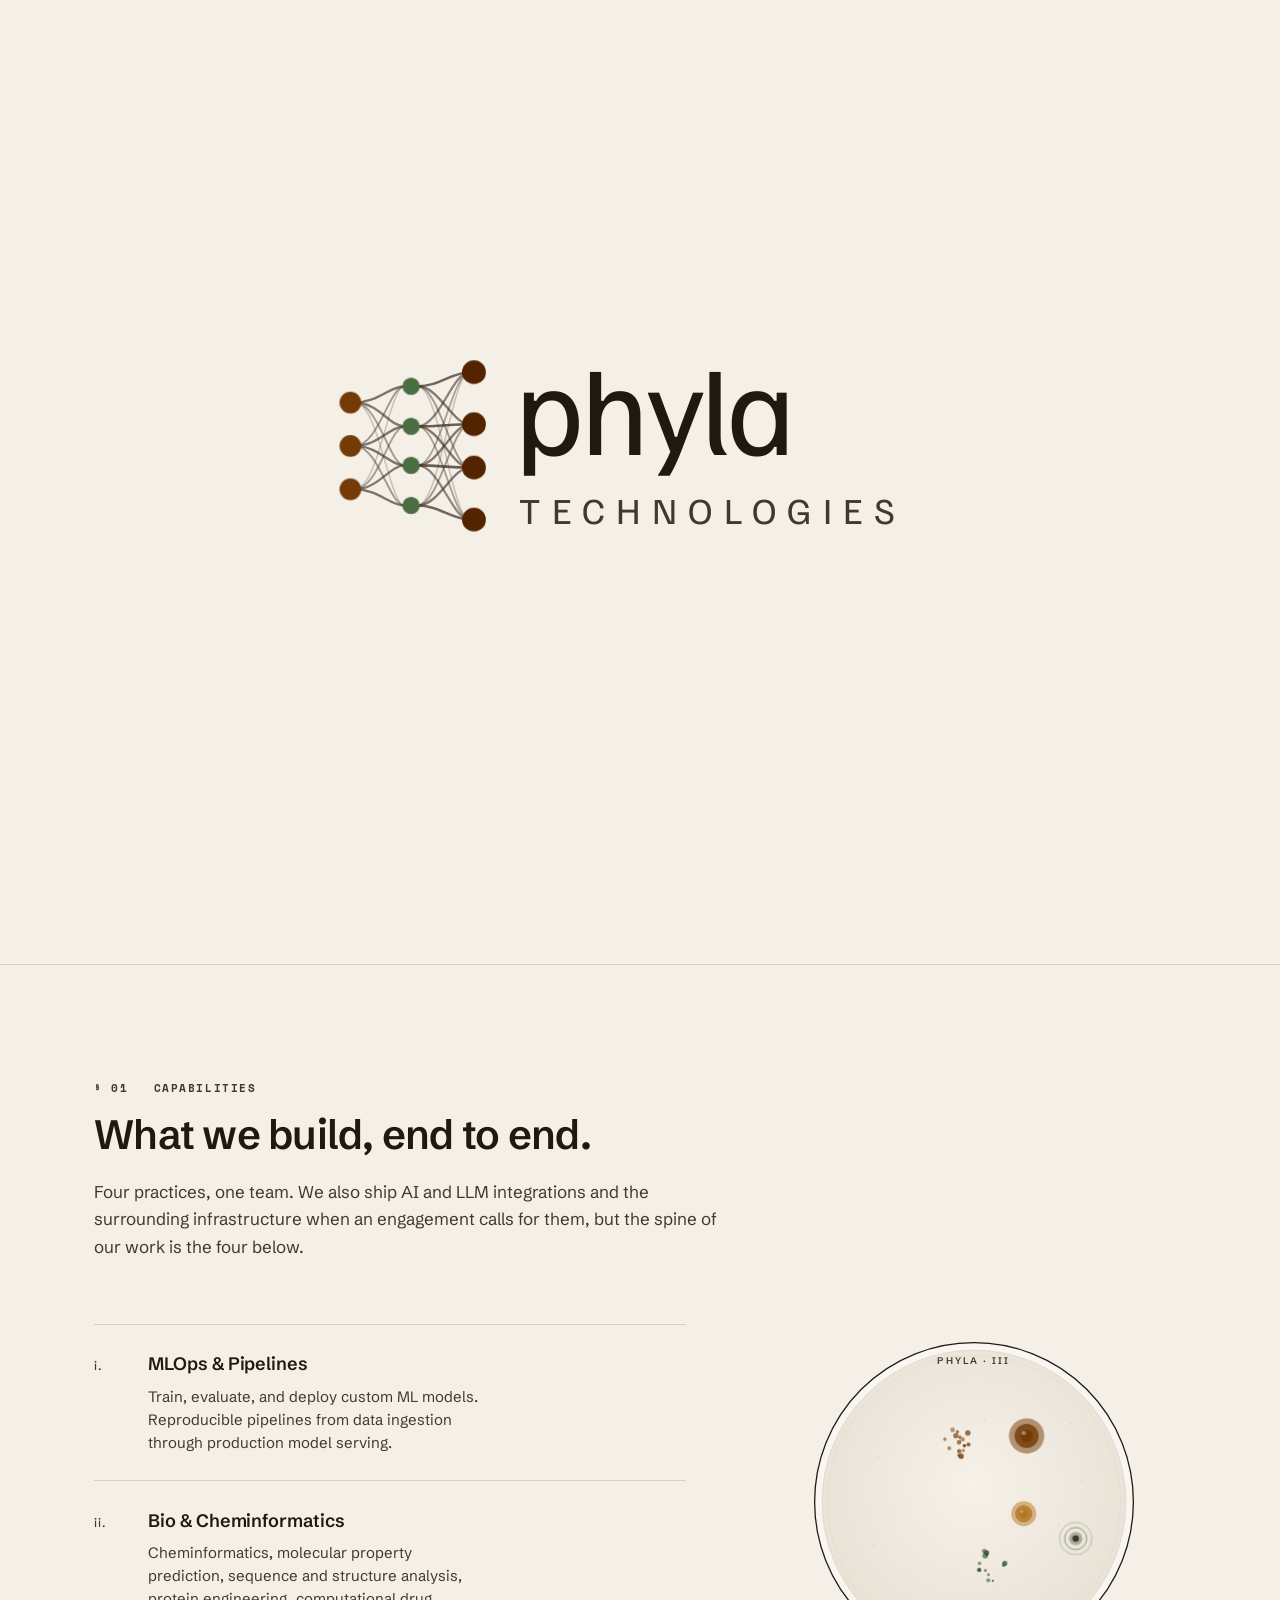
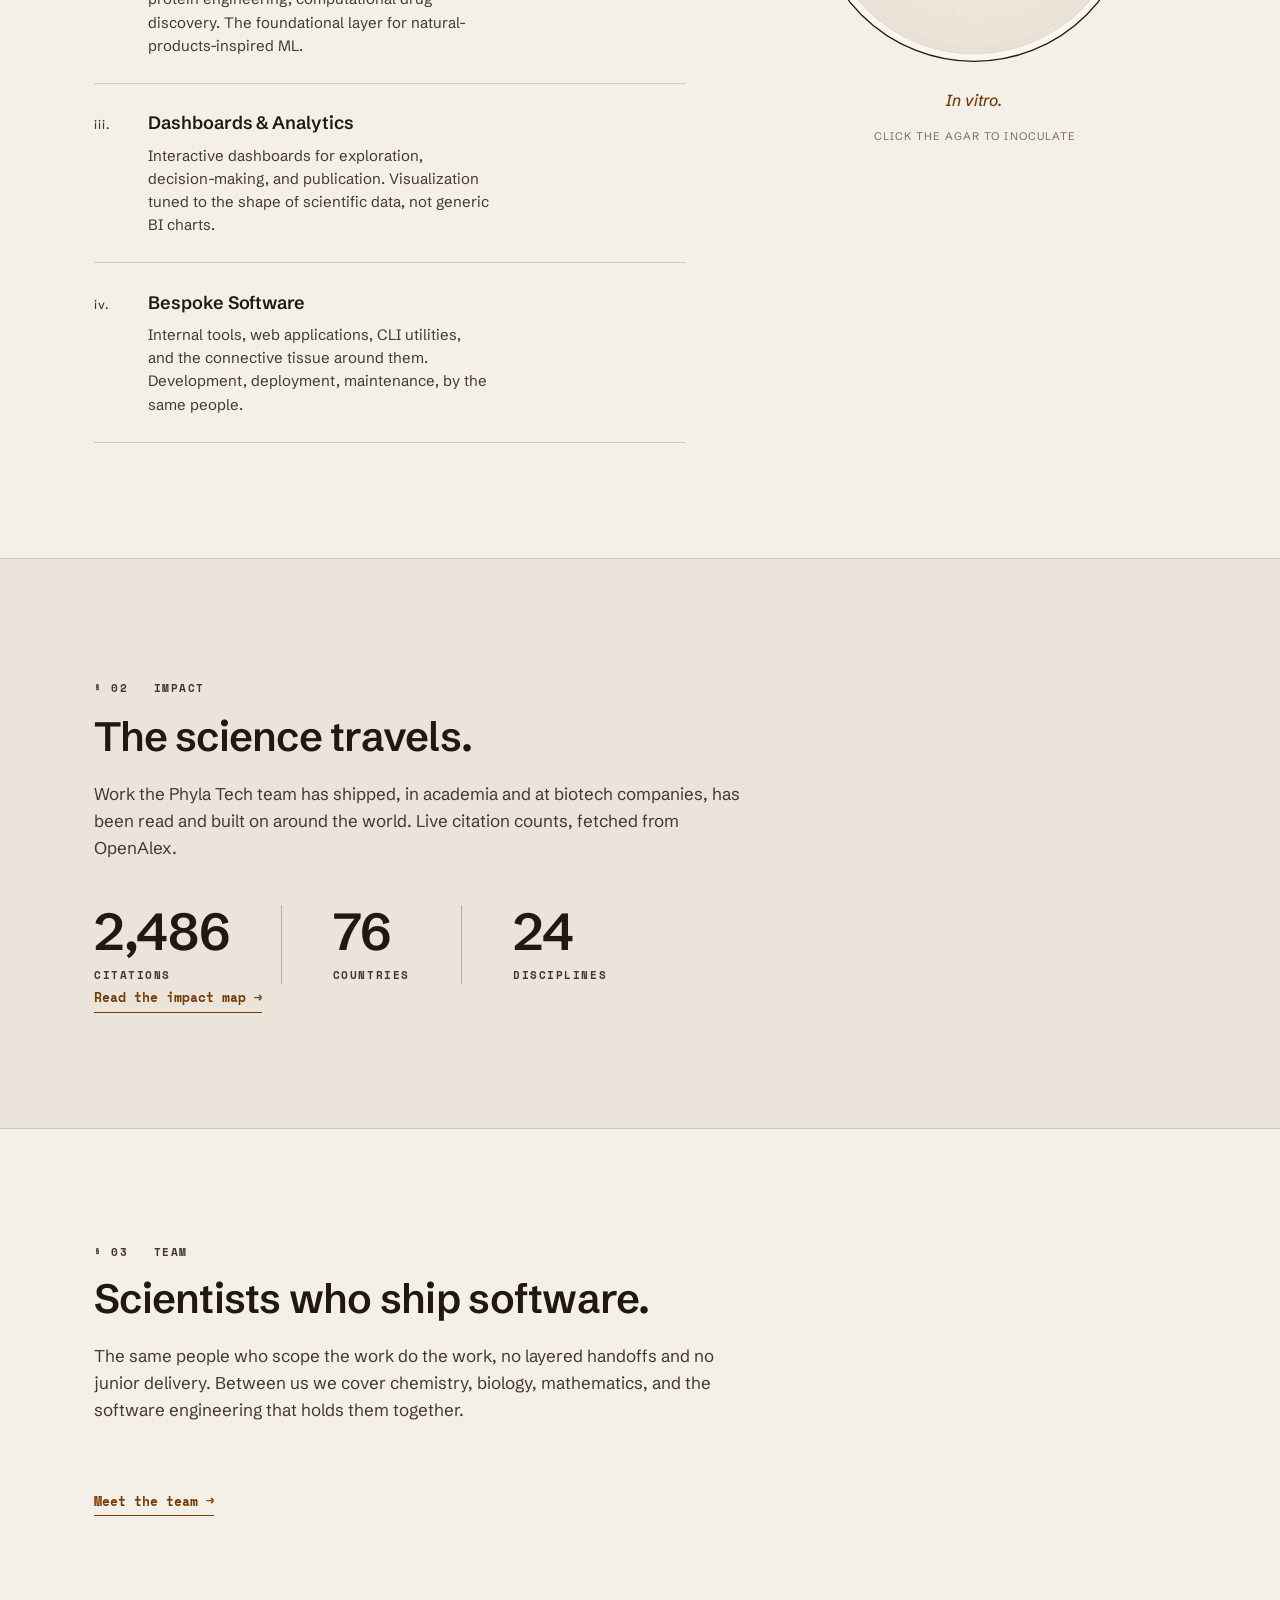
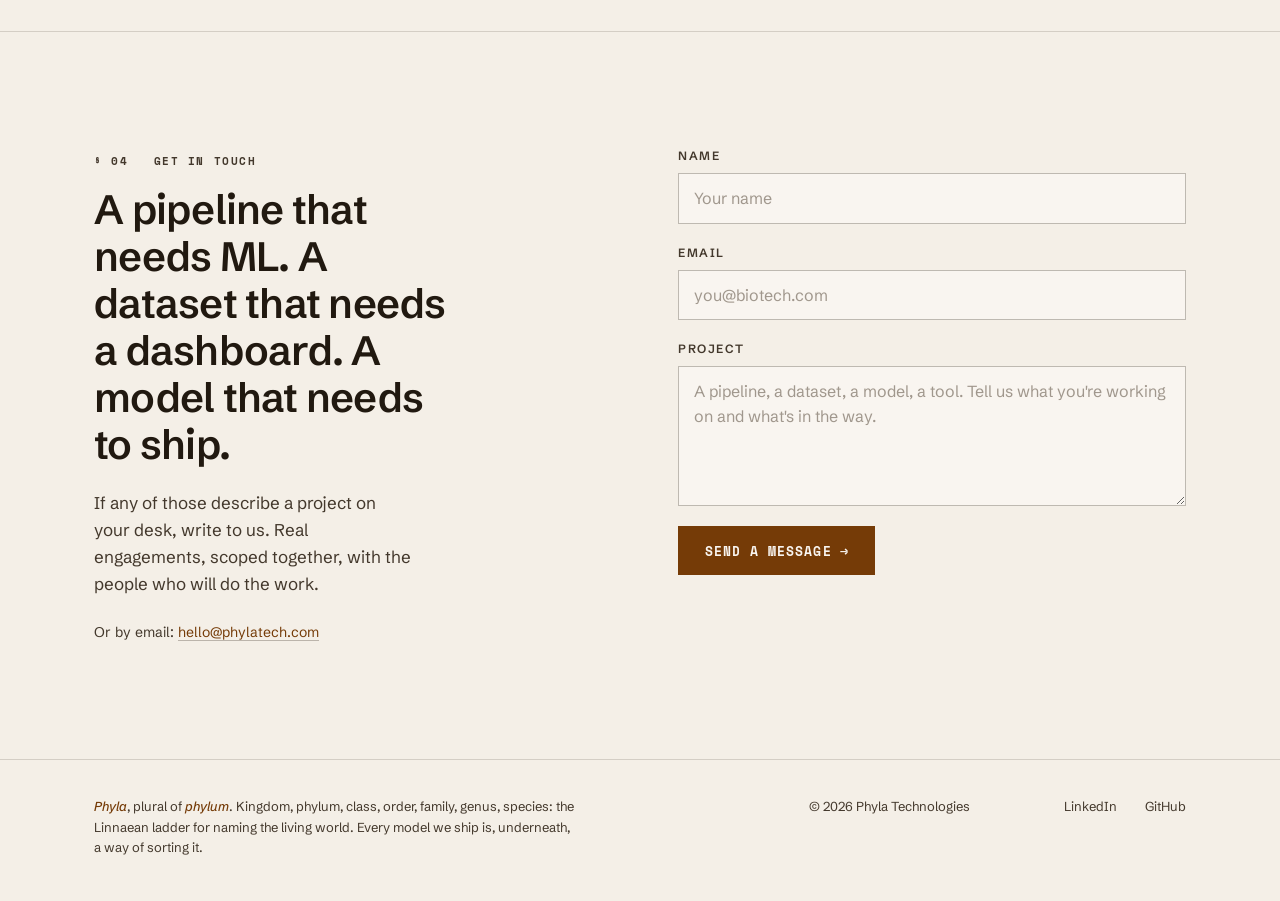
==== commit bd5d8e64: "Merge claude/kind-kirch-c7e091 into claude/page-work (consolidate site pages) Bring #4's home + impa" ====
--- a/index.html
+++ b/index.html
@@ -612,7 +612,10 @@
         </svg>
       </a>
       <nav class="primary" aria-label="Primary">
+        <a href="services.html">Services</a>
+        <a href="work.html">Open source</a>
         <a href="impact.html">Impact</a>
+        <a href="about.html">About</a>
         <a href="#contact" class="cta">Get in touch</a>
       </nav>
     </div>
--- a/styles.css
+++ b/styles.css
@@ -211,34 +211,16 @@
 .wordmark {
   display: inline-flex;
   align-items: center;
-  gap: 0.6rem;
   text-decoration: none;
   color: var(--ink);
   line-height: 1;
 }
-/* Phylogenetic-network mark, injected so every page's existing lockup picks it up. */
-.wordmark::before {
-  content: "";
-  flex: none;
-  width: 30px;
-  height: 32px;
-  background: url(assets/phyla-mark.svg) center / contain no-repeat;
-}
-.wordmark-name {
-  font-family: var(--f-wordmark);
-  font-weight: 700;
-  font-size: 1.5rem;
-  letter-spacing: -0.035em;
-  text-transform: lowercase;
-}
-.wordmark-sub {
-  font-family: var(--f-wordmark);
-  font-weight: 500;
-  font-size: 0.625rem;
-  letter-spacing: 0.4em;
-  text-transform: uppercase;
-  color: var(--ink-soft);
-  align-self: center;
+/* Inline logo lockup (mark + wordmark), so the page's Familjen renders the wordmark.
+   ~3x the original 40px on desktop for presence; scales down on narrow screens. */
+.wordmark-svg {
+  display: block;
+  height: clamp(52px, 9vw, 120px);
+  width: auto;
 }
 nav.primary {
   display: flex;
@@ -308,11 +290,10 @@
   font-weight: 700;
   font-size: 0.8125rem;
   border-bottom: 1px solid var(--tannin);
-  transition: color 180ms ease-out, border-color 180ms ease-out;
-}
-.link-arrow:hover { color: var(--tannin-deep); border-color: var(--tannin-deep); }
-.link-arrow .arrow { display: inline-block; line-height: 1; transition: transform 220ms cubic-bezier(0.22, 1, 0.36, 1); }
-.link-arrow:hover .arrow { transform: translateX(0.25rem); }
+  transition: color 180ms ease-out, border-color 180ms ease-out, gap 220ms cubic-bezier(0.22, 1, 0.36, 1);
+}
+.link-arrow:hover { color: var(--tannin-deep); border-color: var(--tannin-deep); gap: 0.75rem; }
+.link-arrow .arrow { display: inline-block; line-height: 1; }
 
 /* === Footer === */
 footer.site-footer {
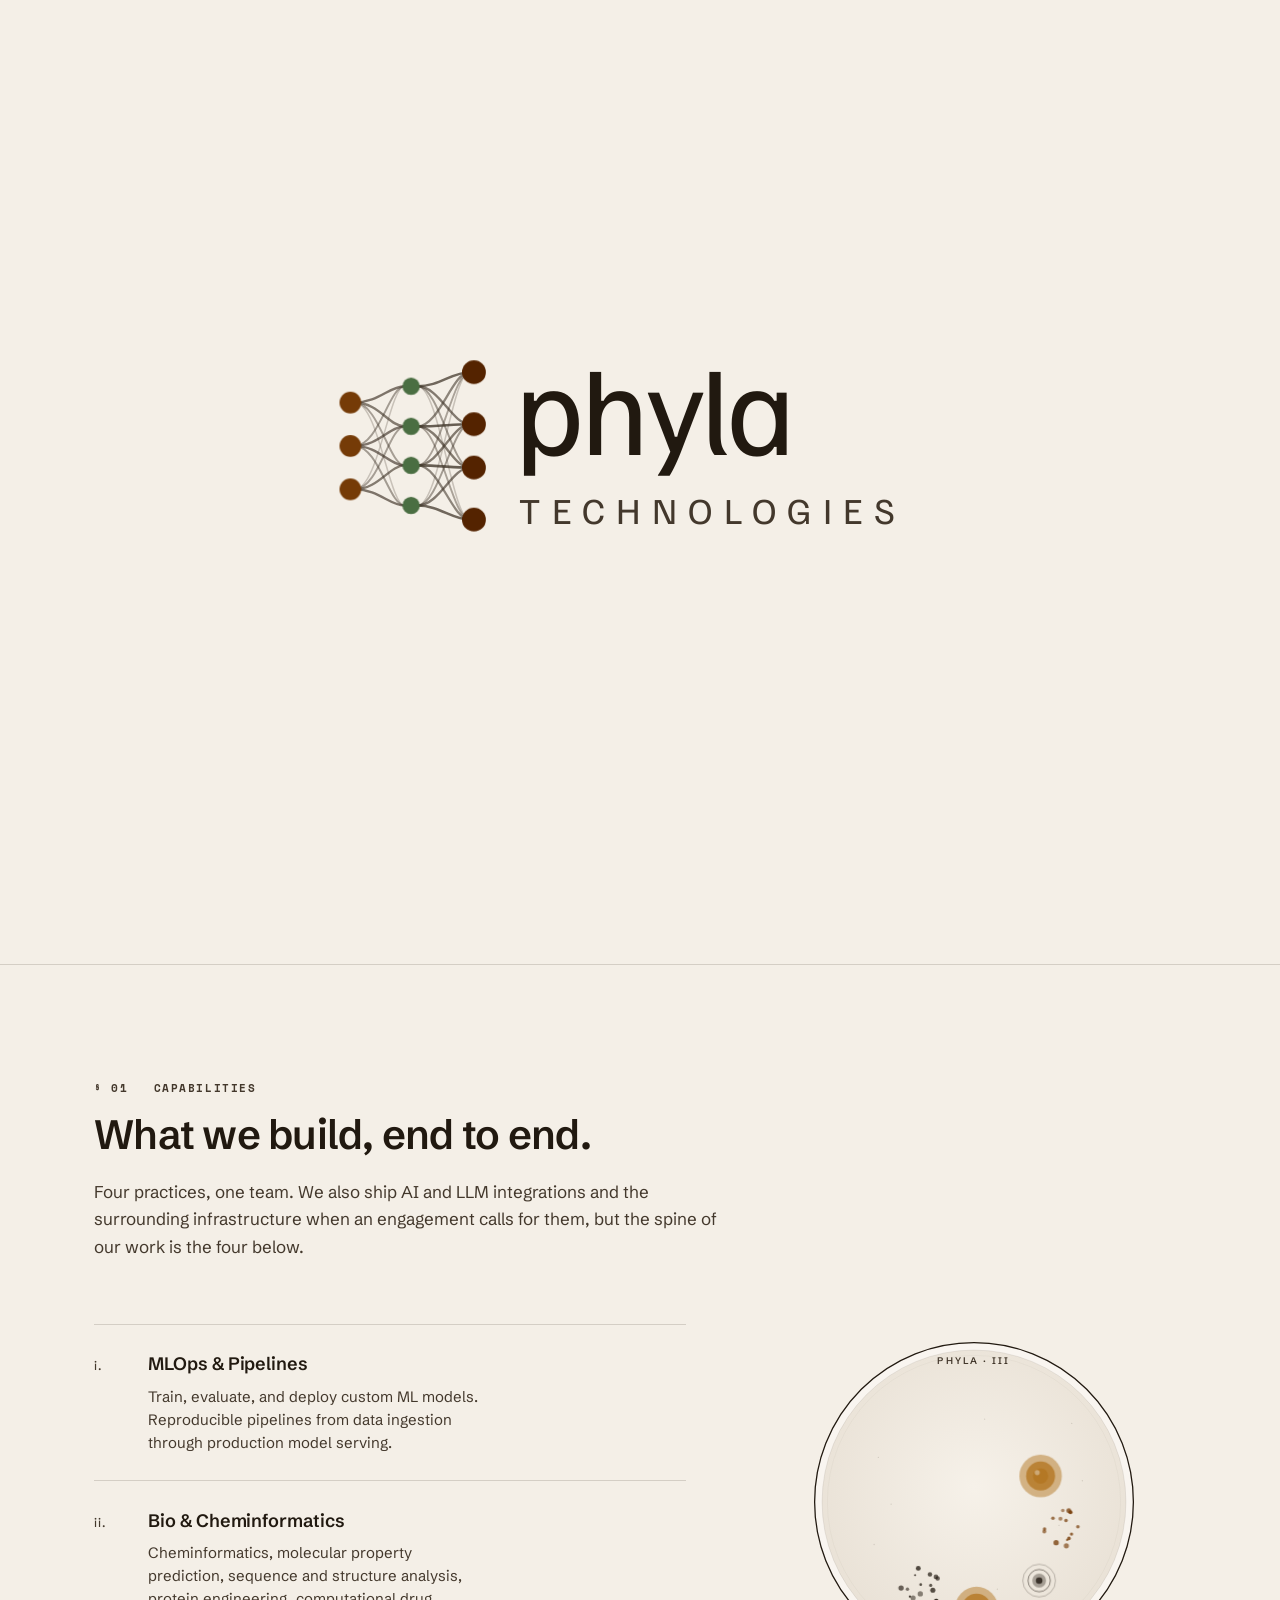
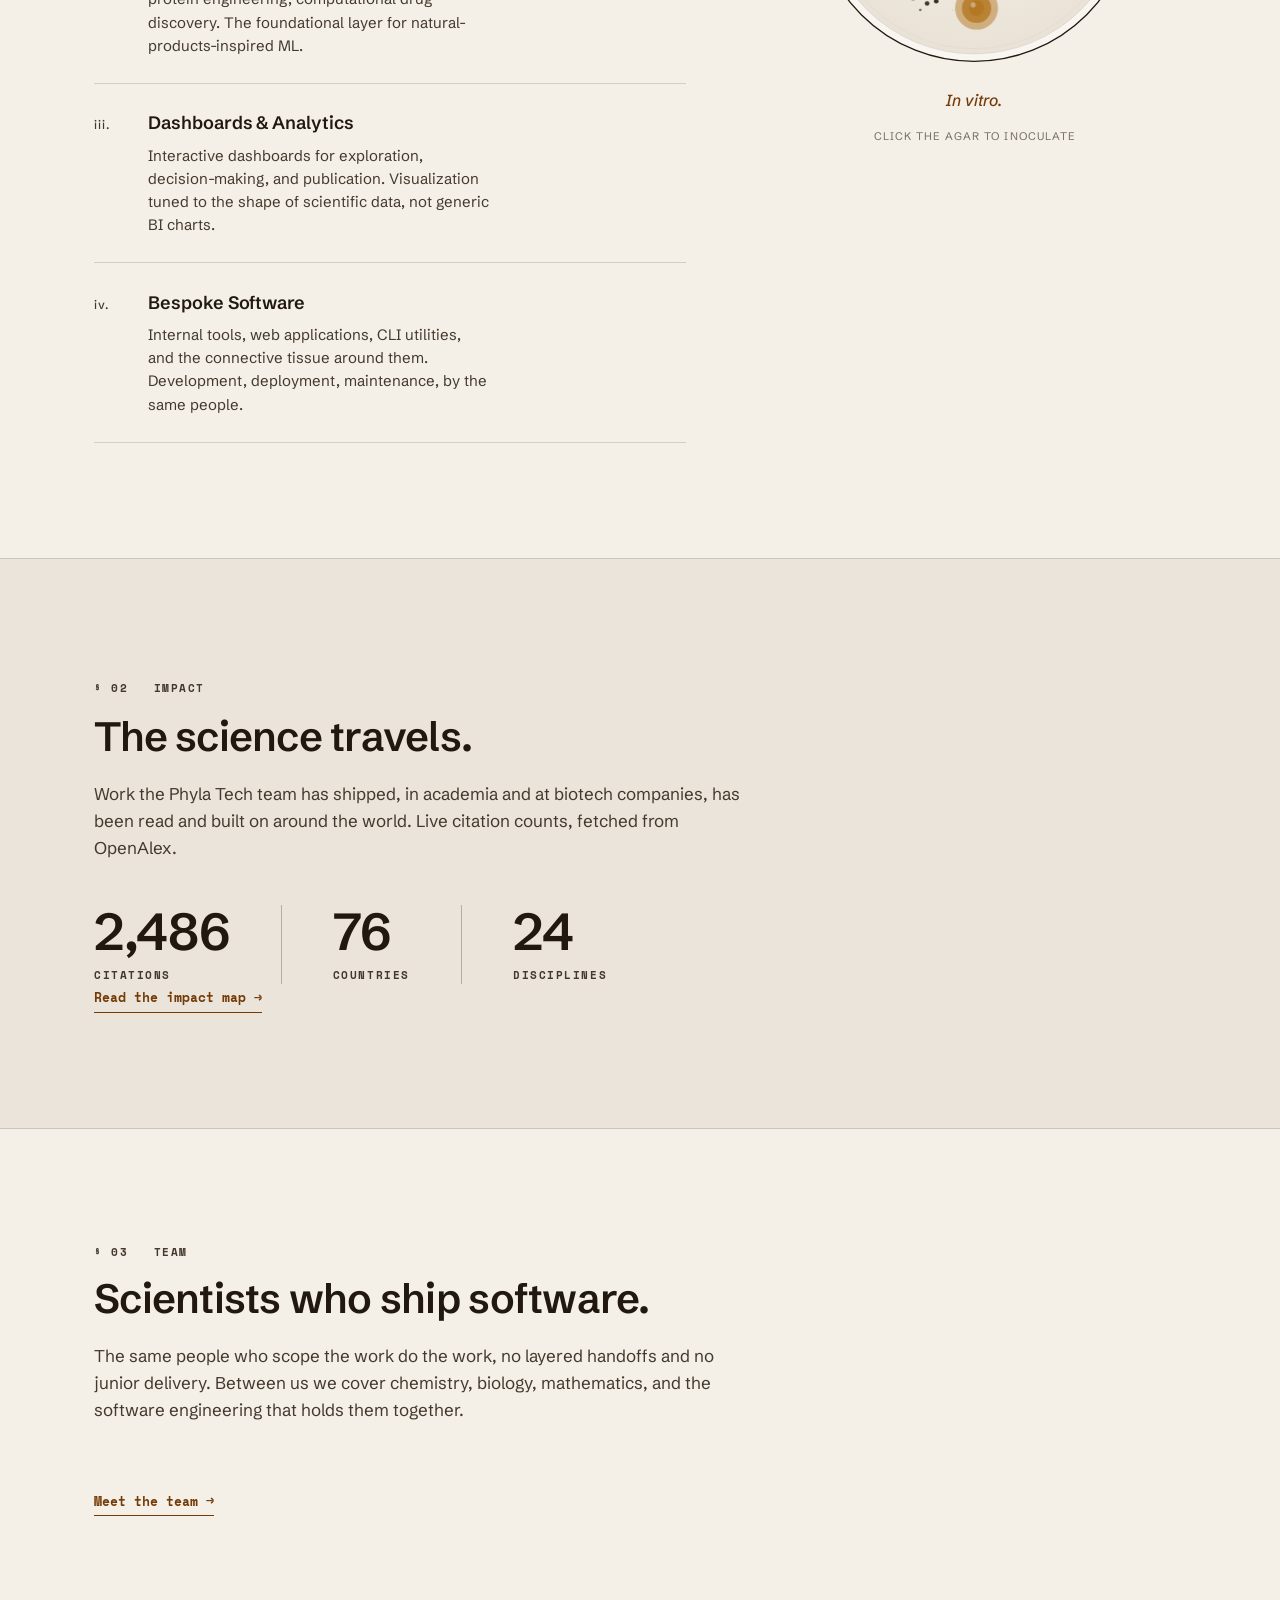
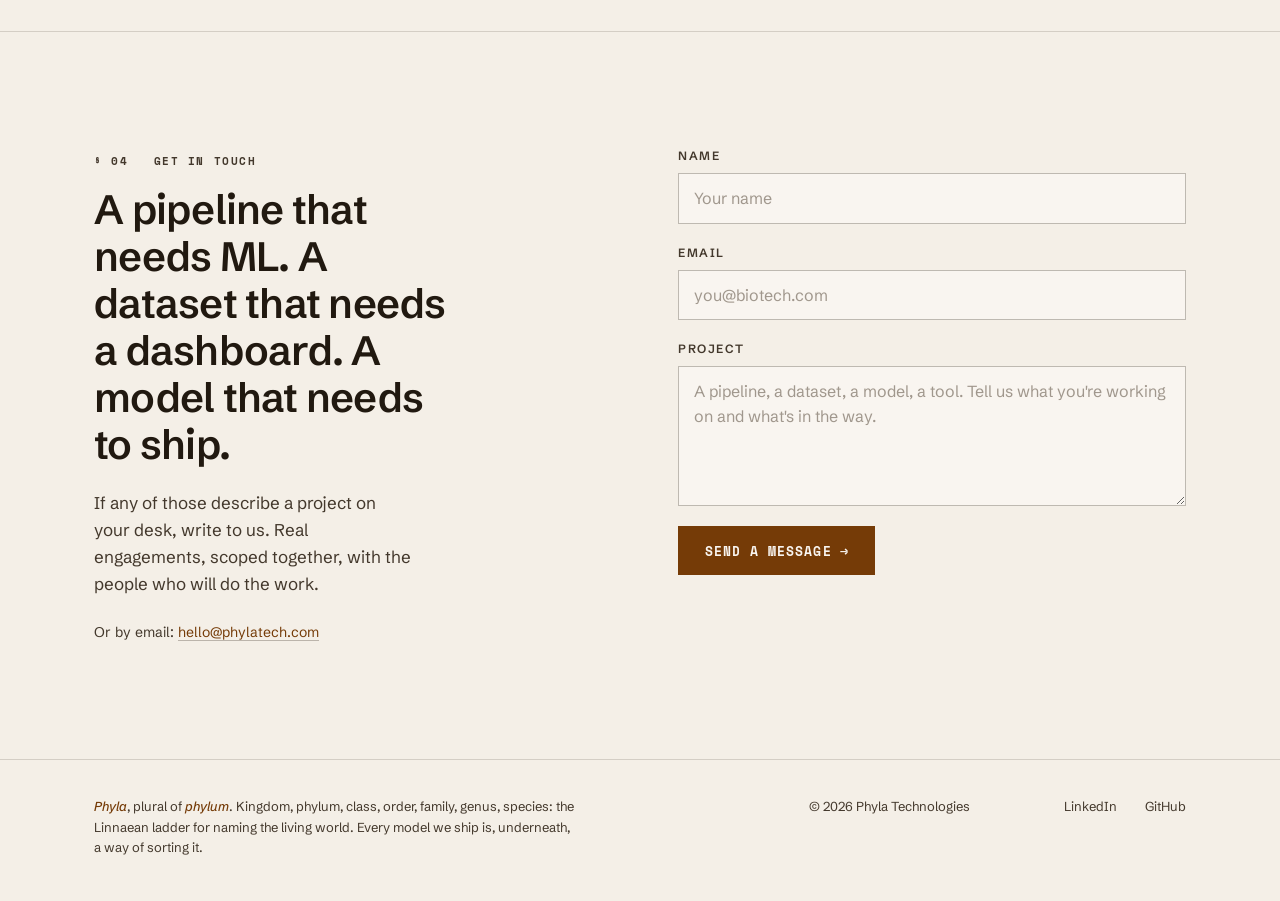
==== commit 8bff4484: "fix: contact form submits natively to Formspree (reCAPTCHA-safe) The Formspree form (xqeyrbbp) has r" ====
--- a/index.html
+++ b/index.html
@@ -875,6 +875,8 @@
           </div>
 
           <form class="contact-form" id="contactForm" action="https://formspree.io/f/xqeyrbbp" method="POST" novalidate>
+            <input type="hidden" name="_subject" value="New enquiry from phylatech.com">
+            <input type="hidden" name="_next" value="https://phylatech.com/?contact=sent#contact">
             <div class="field" id="field-name">
               <label for="cf-name">Name</label>
               <input type="text" name="name" id="cf-name" required autocomplete="name" placeholder="Your name">
@@ -954,12 +956,13 @@
       io.observe(phylo);
     })();
 
-    // === Contact form, async submit + inline states ===
+    // === Contact form: validate inline, then submit NATIVELY to Formspree ===
+    // The Formspree form has reCAPTCHA enabled, which rejects plain AJAX (fetch) with a
+    // 403. A native POST lets Formspree run its own reCAPTCHA and then redirect back via
+    // the _next field, which is how this form worked before the redesign.
     (function() {
       const form = document.getElementById('contactForm');
       if (!form) return;
-      const success = document.getElementById('formSuccess');
-      const errorBox = document.getElementById('formError');
       const submitBtn = document.getElementById('submitBtn');
       const submitLabel = submitBtn.querySelector('.submit-label');
       const fields = ['name', 'email', 'message'].map(k => ({
@@ -969,64 +972,42 @@
       }));
 
       const validateEmail = (v) => /^[^\s@]+@[^\s@]+\.[^\s@]+$/.test(v.trim());
-
-      function validate() {
+      function fieldValid(f) {
+        const v = (f.input.value || '').trim();
+        let valid = v.length > 0;
+        if (f.key === 'email') valid = valid && validateEmail(v);
+        if (f.key === 'message') valid = valid && v.length >= 6;
+        return valid;
+      }
+
+      fields.forEach(f => {
+        f.input.addEventListener('input', () => {
+          if (f.wrap.classList.contains('invalid') && fieldValid(f)) f.wrap.classList.remove('invalid');
+        });
+      });
+
+      form.addEventListener('submit', (e) => {
         let ok = true;
         fields.forEach(f => {
-          const v = (f.input.value || '').trim();
-          let valid = v.length > 0;
-          if (f.key === 'email') valid = valid && validateEmail(v);
-          if (f.key === 'message') valid = valid && v.length >= 6;
+          const valid = fieldValid(f);
           f.wrap.classList.toggle('invalid', !valid);
           if (!valid) ok = false;
         });
-        return ok;
-      }
-
-      fields.forEach(f => {
-        f.input.addEventListener('input', () => {
-          if (f.wrap.classList.contains('invalid')) {
-            const v = (f.input.value || '').trim();
-            let valid = v.length > 0;
-            if (f.key === 'email') valid = valid && validateEmail(v);
-            if (f.key === 'message') valid = valid && v.length >= 6;
-            if (valid) f.wrap.classList.remove('invalid');
-          }
-        });
-      });
-
-      form.addEventListener('submit', async (e) => {
-        e.preventDefault();
-        success.classList.remove('is-shown');
-        errorBox.classList.remove('is-shown');
-        if (!validate()) return;
-
+        if (!ok) { e.preventDefault(); return; }
+        // Valid: let the browser POST natively to Formspree (reCAPTCHA + _next redirect).
         submitBtn.disabled = true;
         submitLabel.textContent = 'Sending';
-
-        try {
-          const fd = new FormData(form);
-          const res = await fetch(form.action, {
-            method: 'POST',
-            body: fd,
-            headers: { 'Accept': 'application/json' },
-          });
-          if (res.ok) {
-            form.reset();
-            success.classList.add('is-shown');
-            submitLabel.textContent = 'Sent';
-            submitBtn.disabled = true;
-          } else {
-            errorBox.classList.add('is-shown');
-            submitLabel.textContent = 'Send a message';
-            submitBtn.disabled = false;
-          }
-        } catch (err) {
-          errorBox.classList.add('is-shown');
-          submitLabel.textContent = 'Send a message';
-          submitBtn.disabled = false;
+      });
+
+      // Returning from Formspree (via _next, ?contact=sent): reveal the success note.
+      try {
+        if (new URLSearchParams(location.search).get('contact') === 'sent') {
+          const success = document.getElementById('formSuccess');
+          if (success) success.classList.add('is-shown');
+          submitLabel.textContent = 'Sent';
+          history.replaceState({}, '', location.pathname + '#contact');
         }
-      });
+      } catch (err) {}
     })();
 
     // === Keep the impact teaser numbers live from the same OpenAlex data as /impact ===
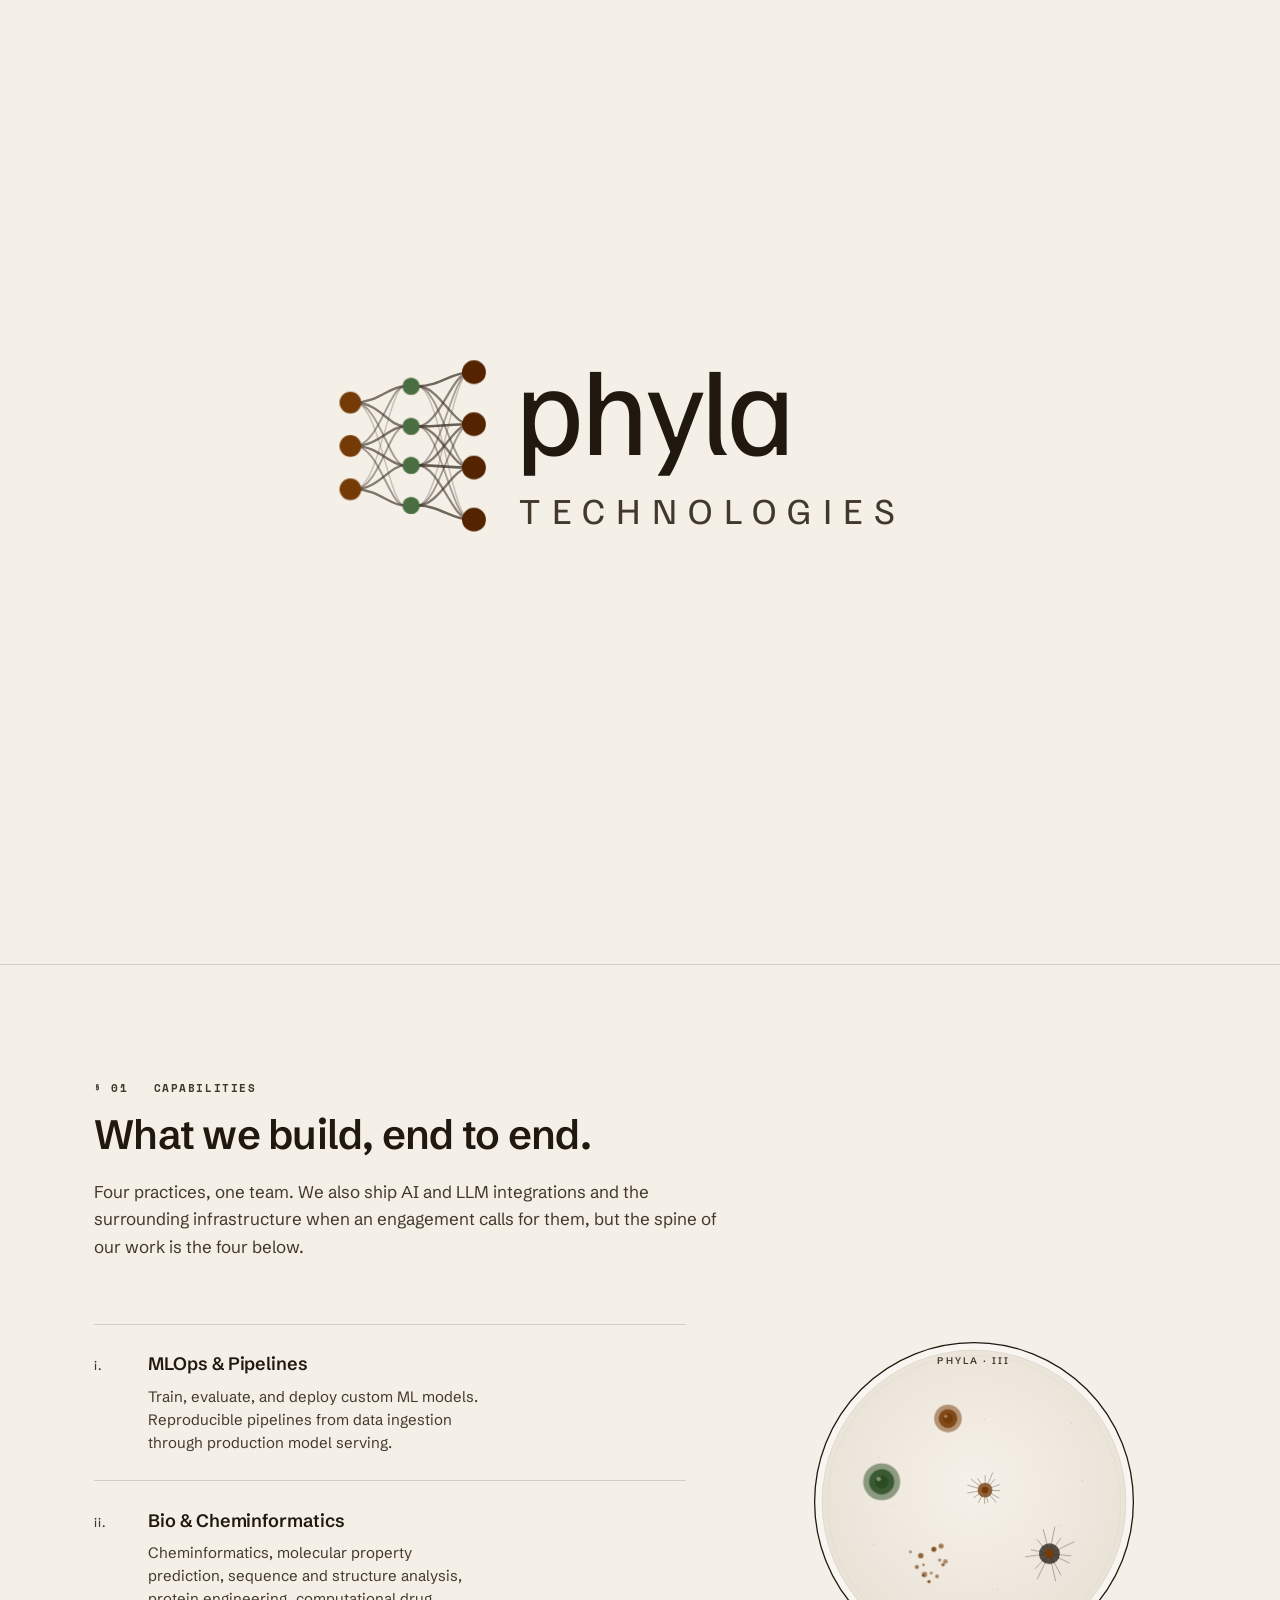
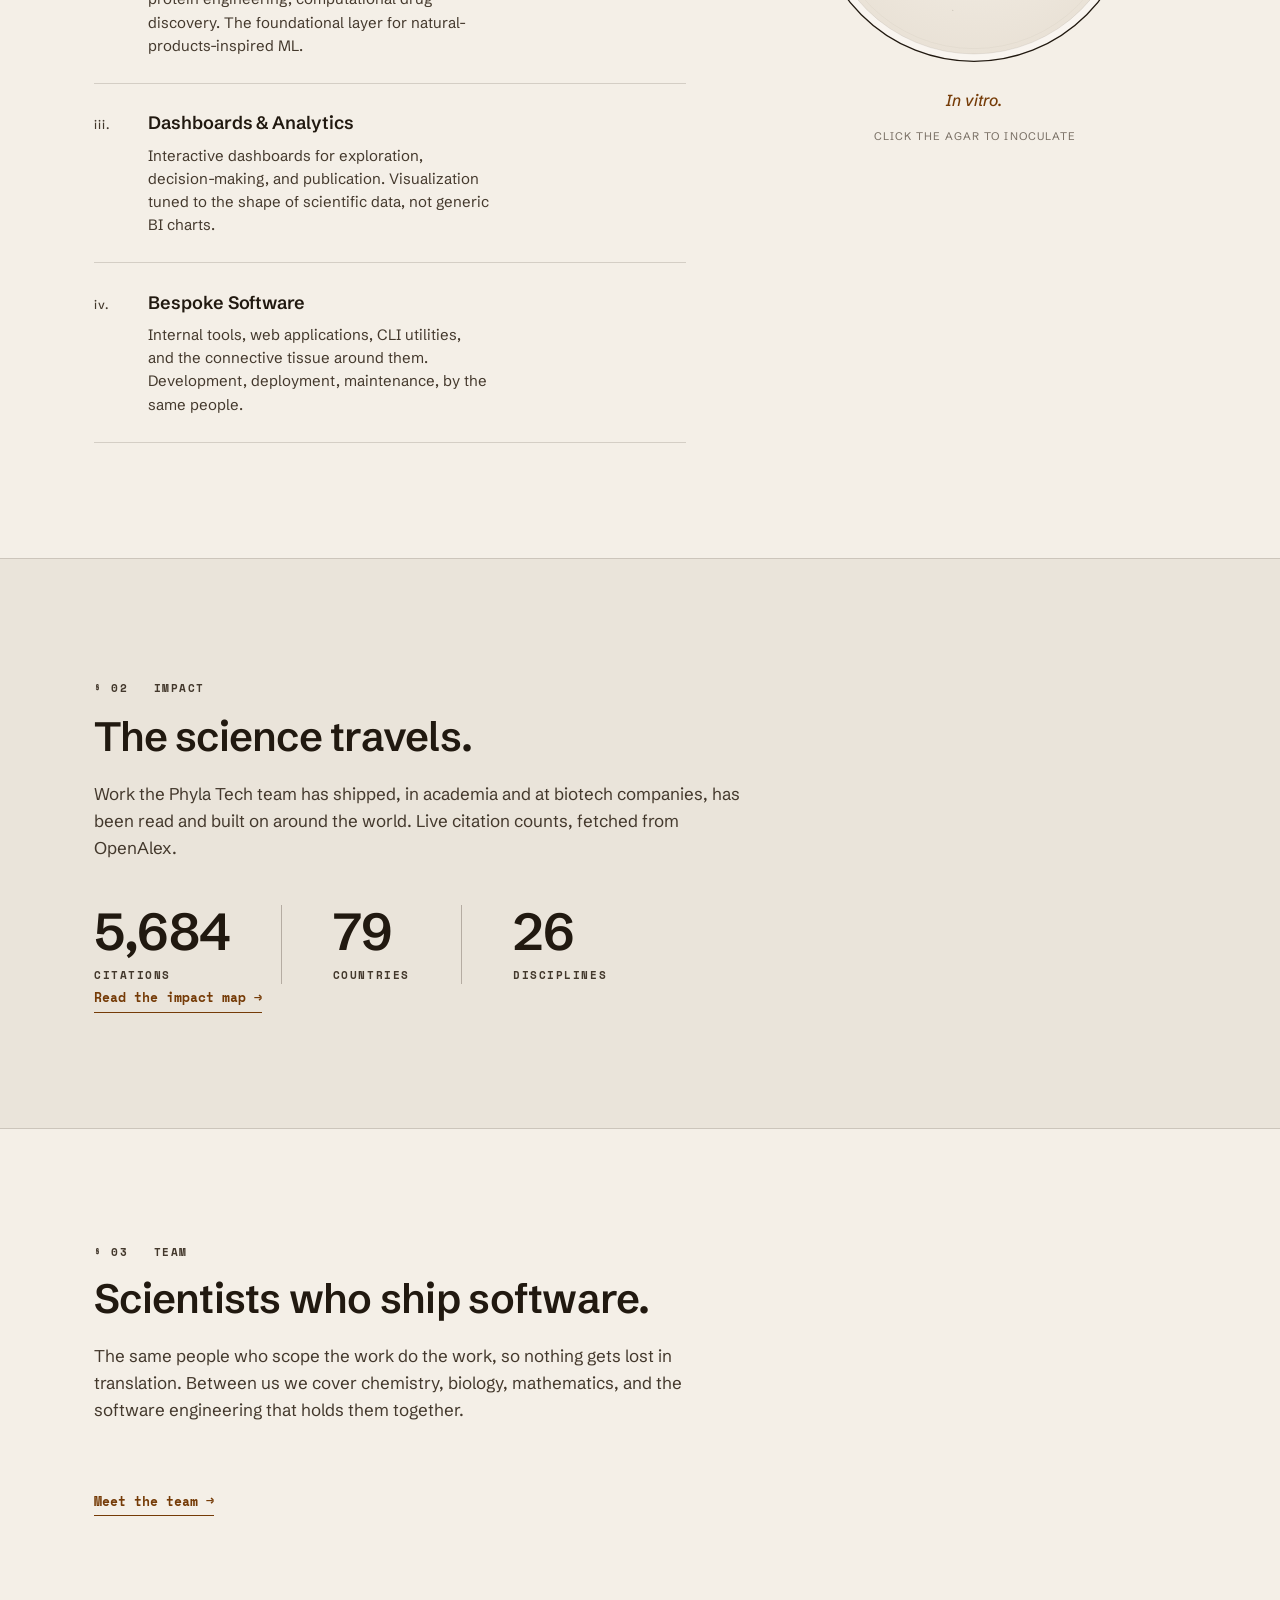
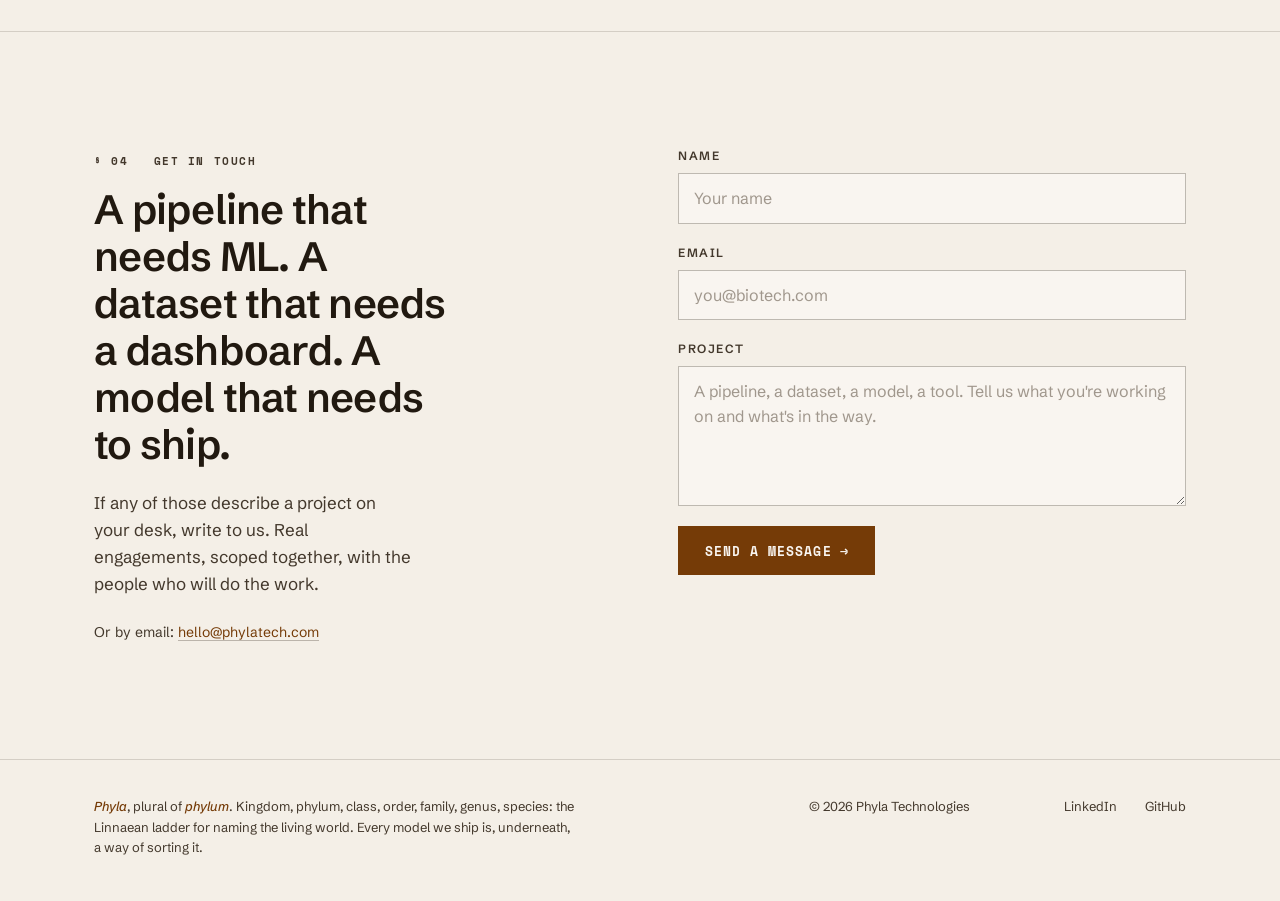
==== commit 201bab35: "content(home): tone down team section copy Remove "layered handoffs" and "junior delivery" language " ====
--- a/index.html
+++ b/index.html
@@ -854,7 +854,7 @@
         <div class="section-head">
           <span class="label">§ 03 &nbsp; Team</span>
           <h2 class="headline">Scientists who ship software.</h2>
-          <p class="body">The same people who scope the work do the work, no layered handoffs and no junior delivery. Between us we cover chemistry, biology, mathematics, and the software engineering that holds them together.</p>
+          <p class="body">The same people who scope the work do the work, so nothing gets lost in translation. Between us we cover chemistry, biology, mathematics, and the software engineering that holds them together.</p>
         </div>
         <a href="about.html" class="link-arrow">
           <span>Meet the team</span>
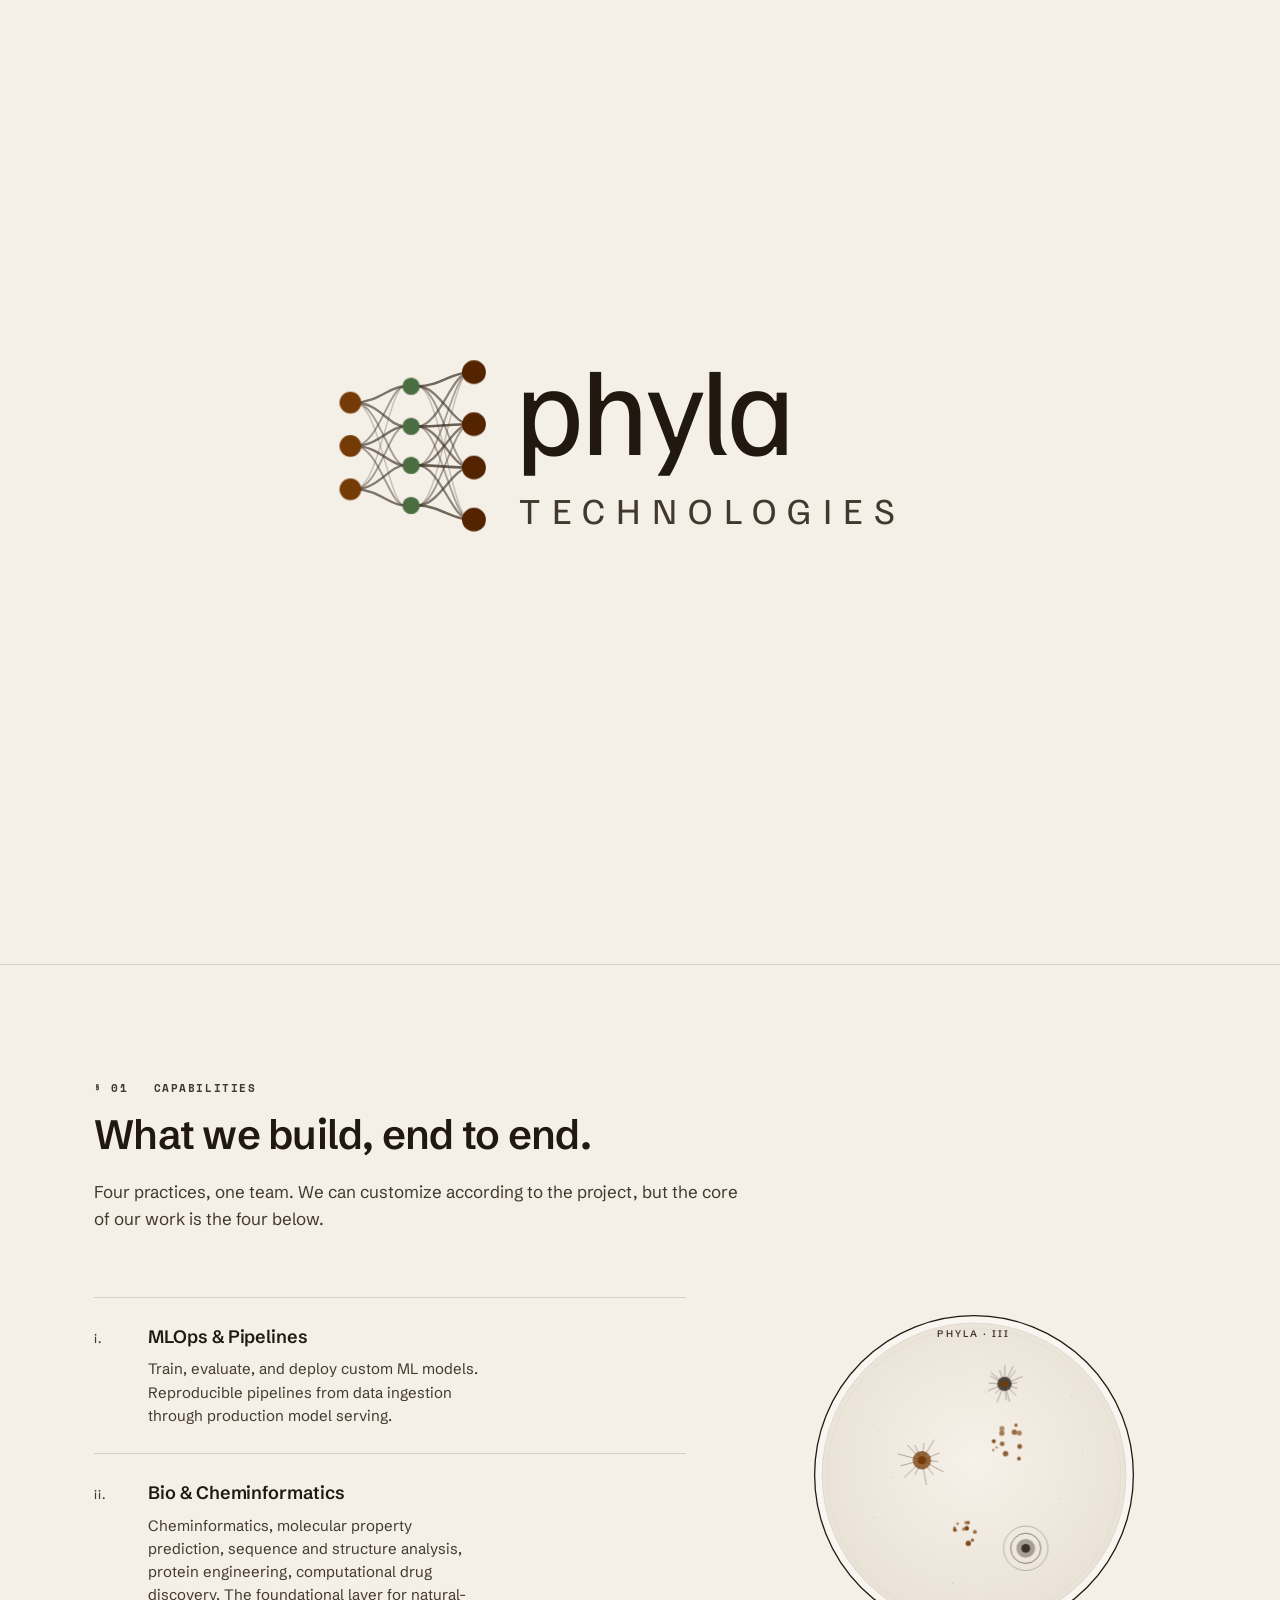
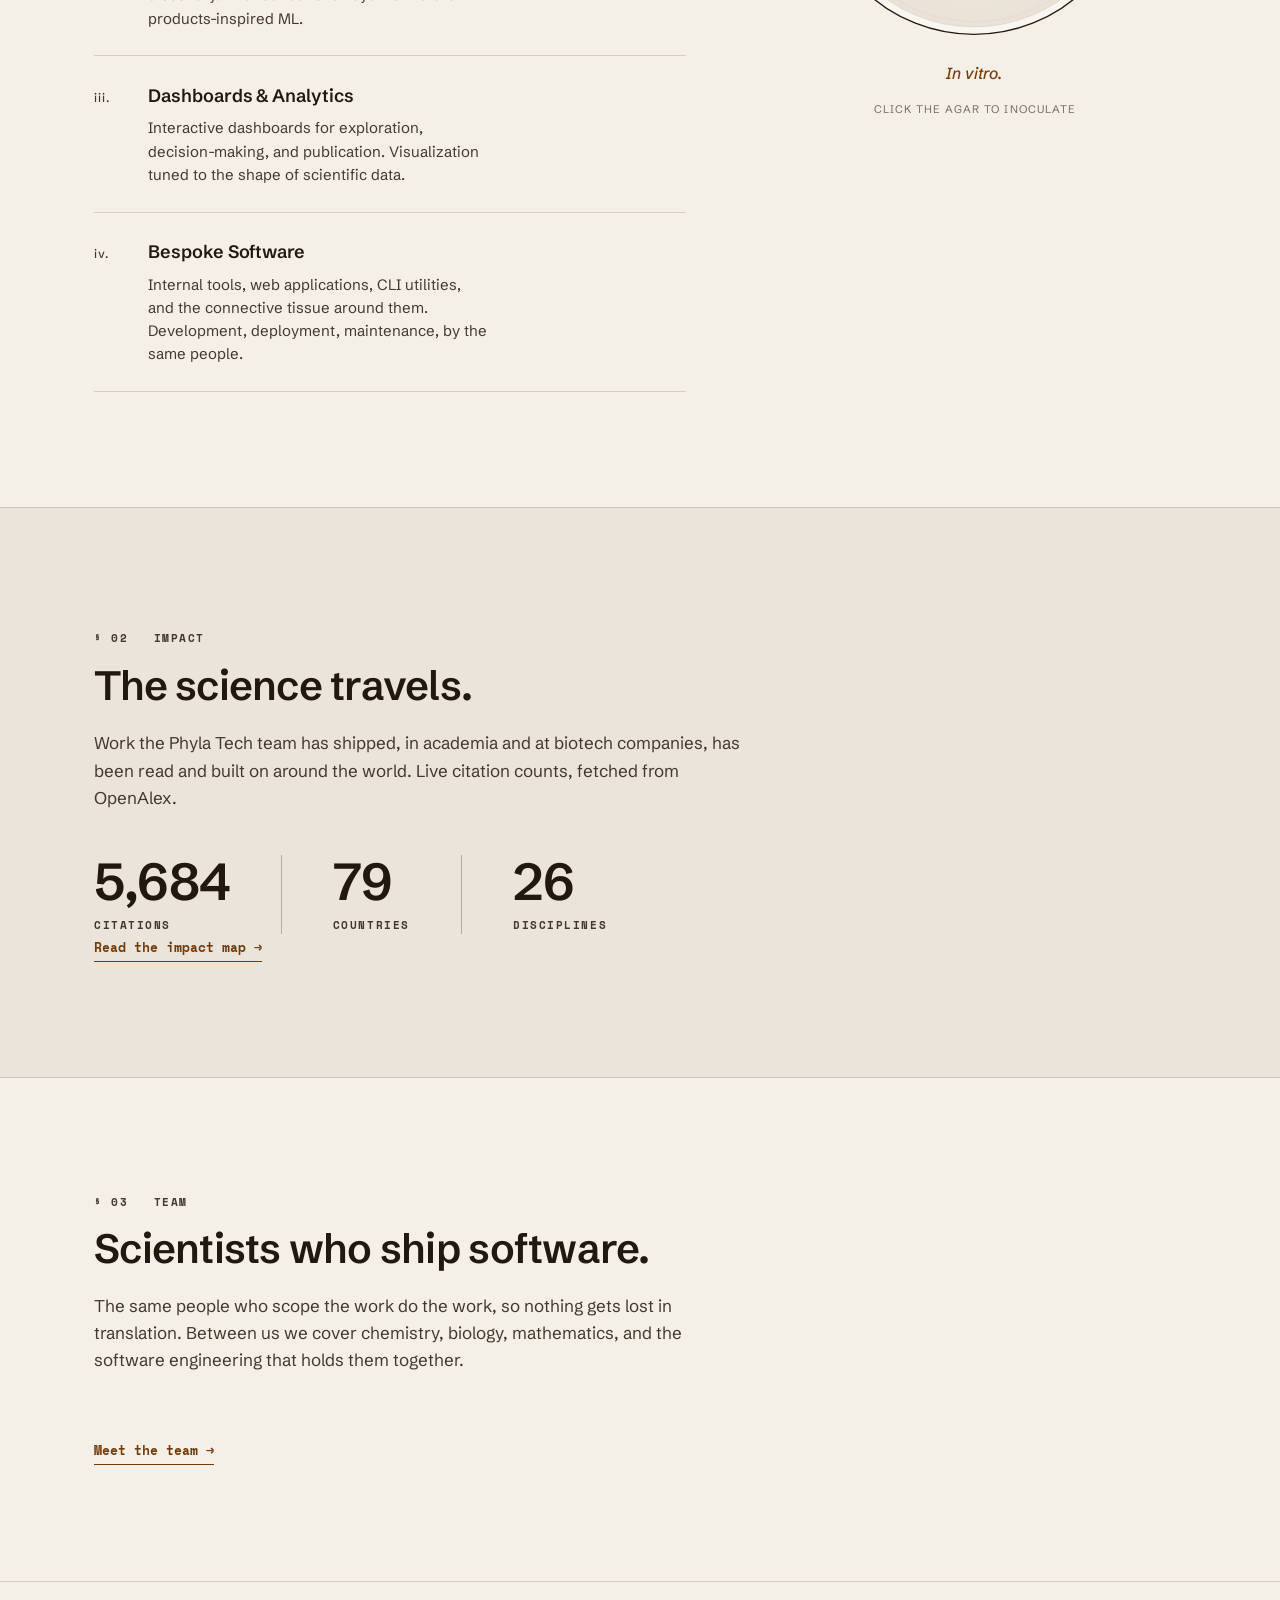
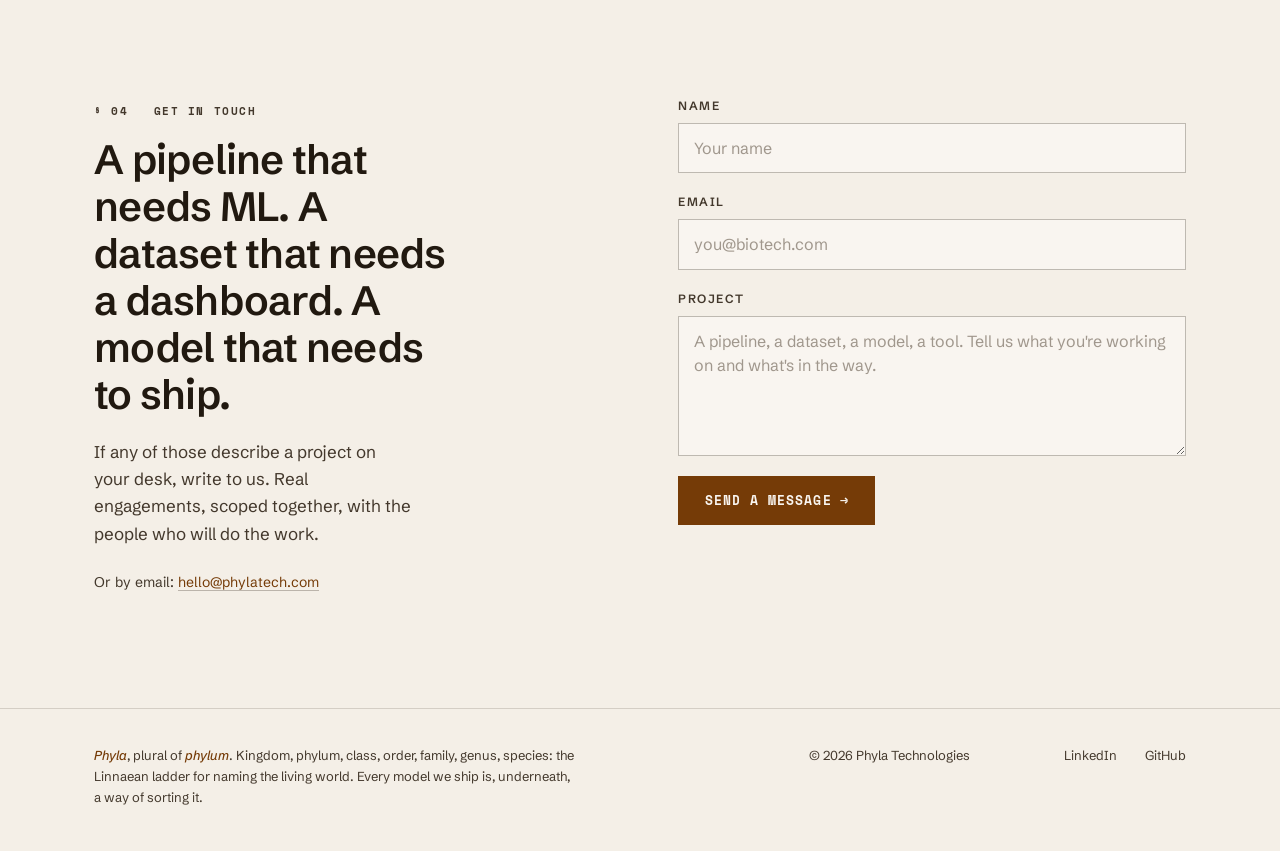
==== commit 2f50a39b: "content+design(about,home): address Linear feedback on PHY-4 - Rewrite the "capabilities" intro sent" ====
--- a/index.html
+++ b/index.html
@@ -738,7 +738,7 @@
           <span class="label">§ 01 &nbsp; Capabilities</span>
           <h2 class="headline">What we build, end to end.</h2>
           <p class="body">
-            Four practices, one team. We also ship AI and LLM integrations and the surrounding infrastructure when an engagement calls for them, but the spine of our work is the four below.
+            Four practices, one team. We can customize according to the project, but the core of our work is the four below.
           </p>
         </div>
 
@@ -762,7 +762,7 @@
               <div class="service-num">iii.</div>
               <div>
                 <h3 class="service-name">Dashboards &amp; Analytics</h3>
-                <p class="service-desc">Interactive dashboards for exploration, decision-making, and publication. Visualization tuned to the shape of scientific data, not generic BI charts.</p>
+                <p class="service-desc">Interactive dashboards for exploration, decision-making, and publication. Visualization tuned to the shape of scientific data.</p>
               </div>
             </li>
             <li class="service">
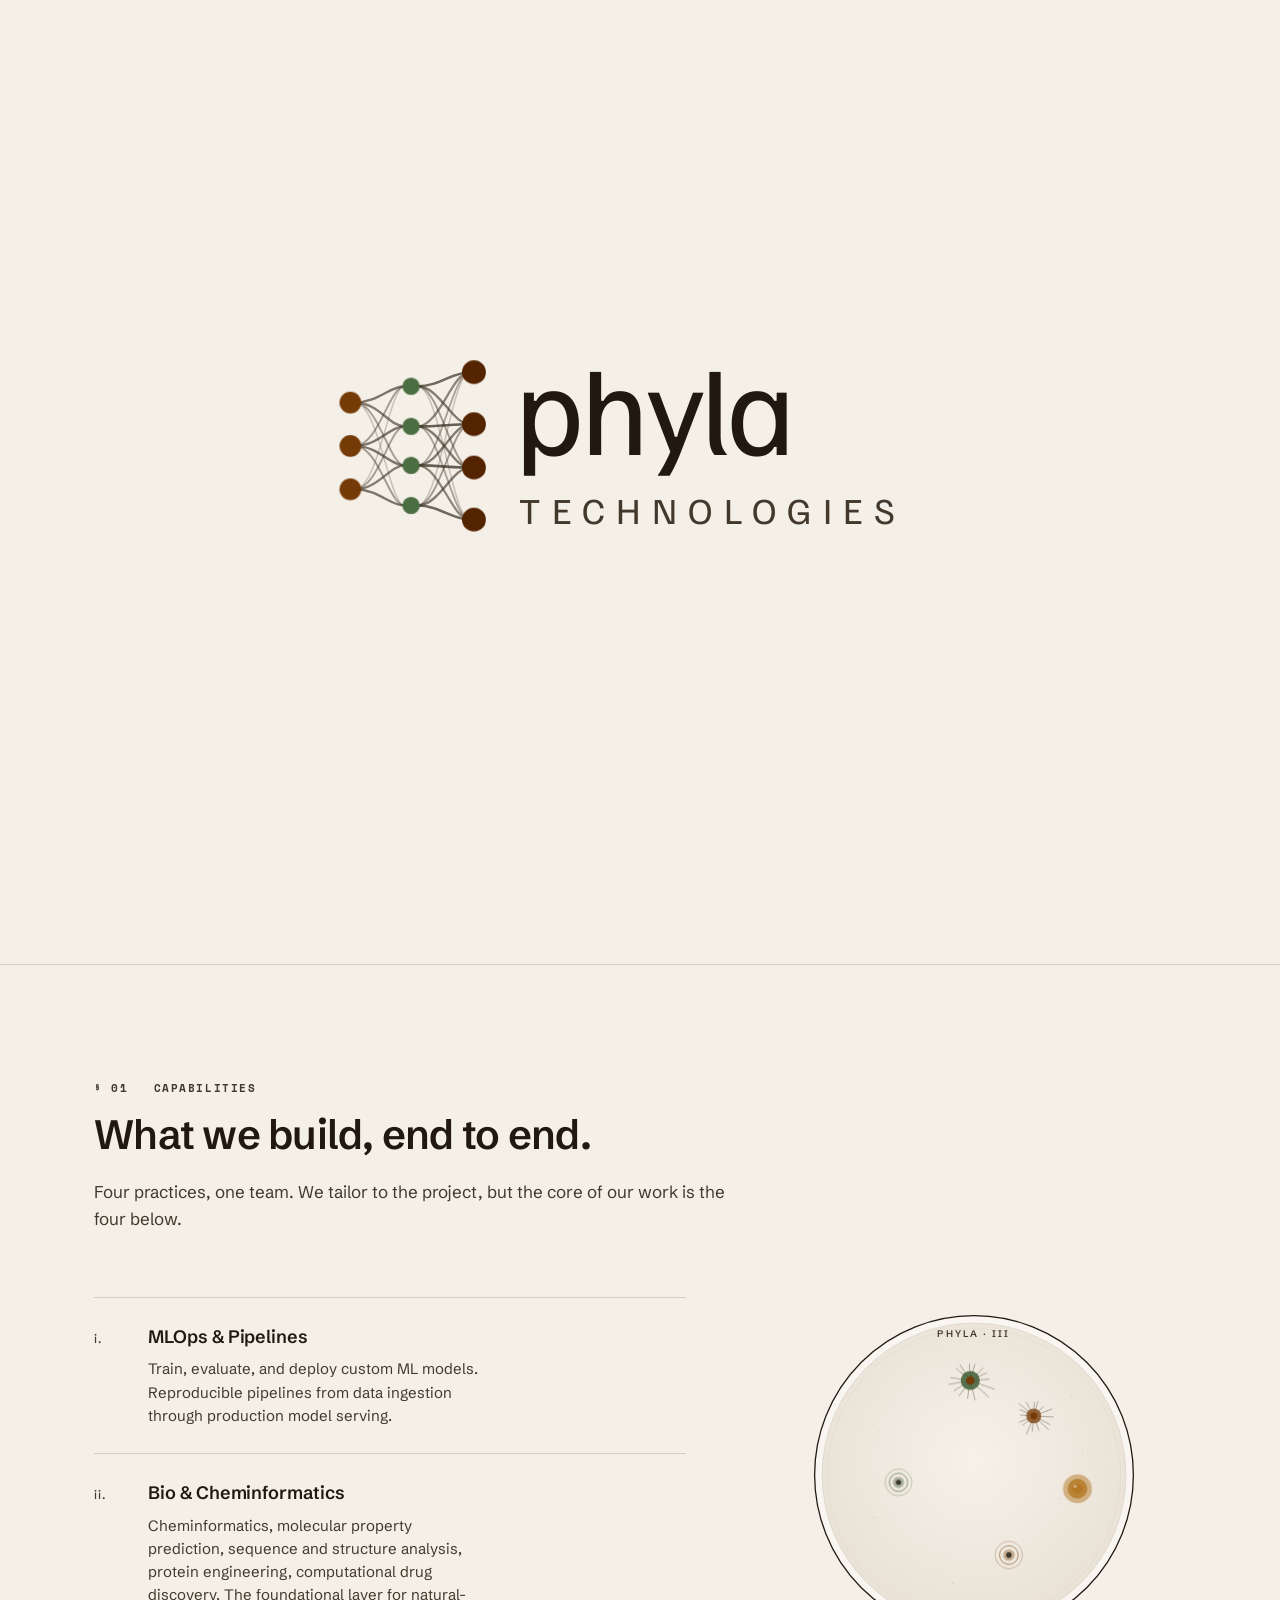
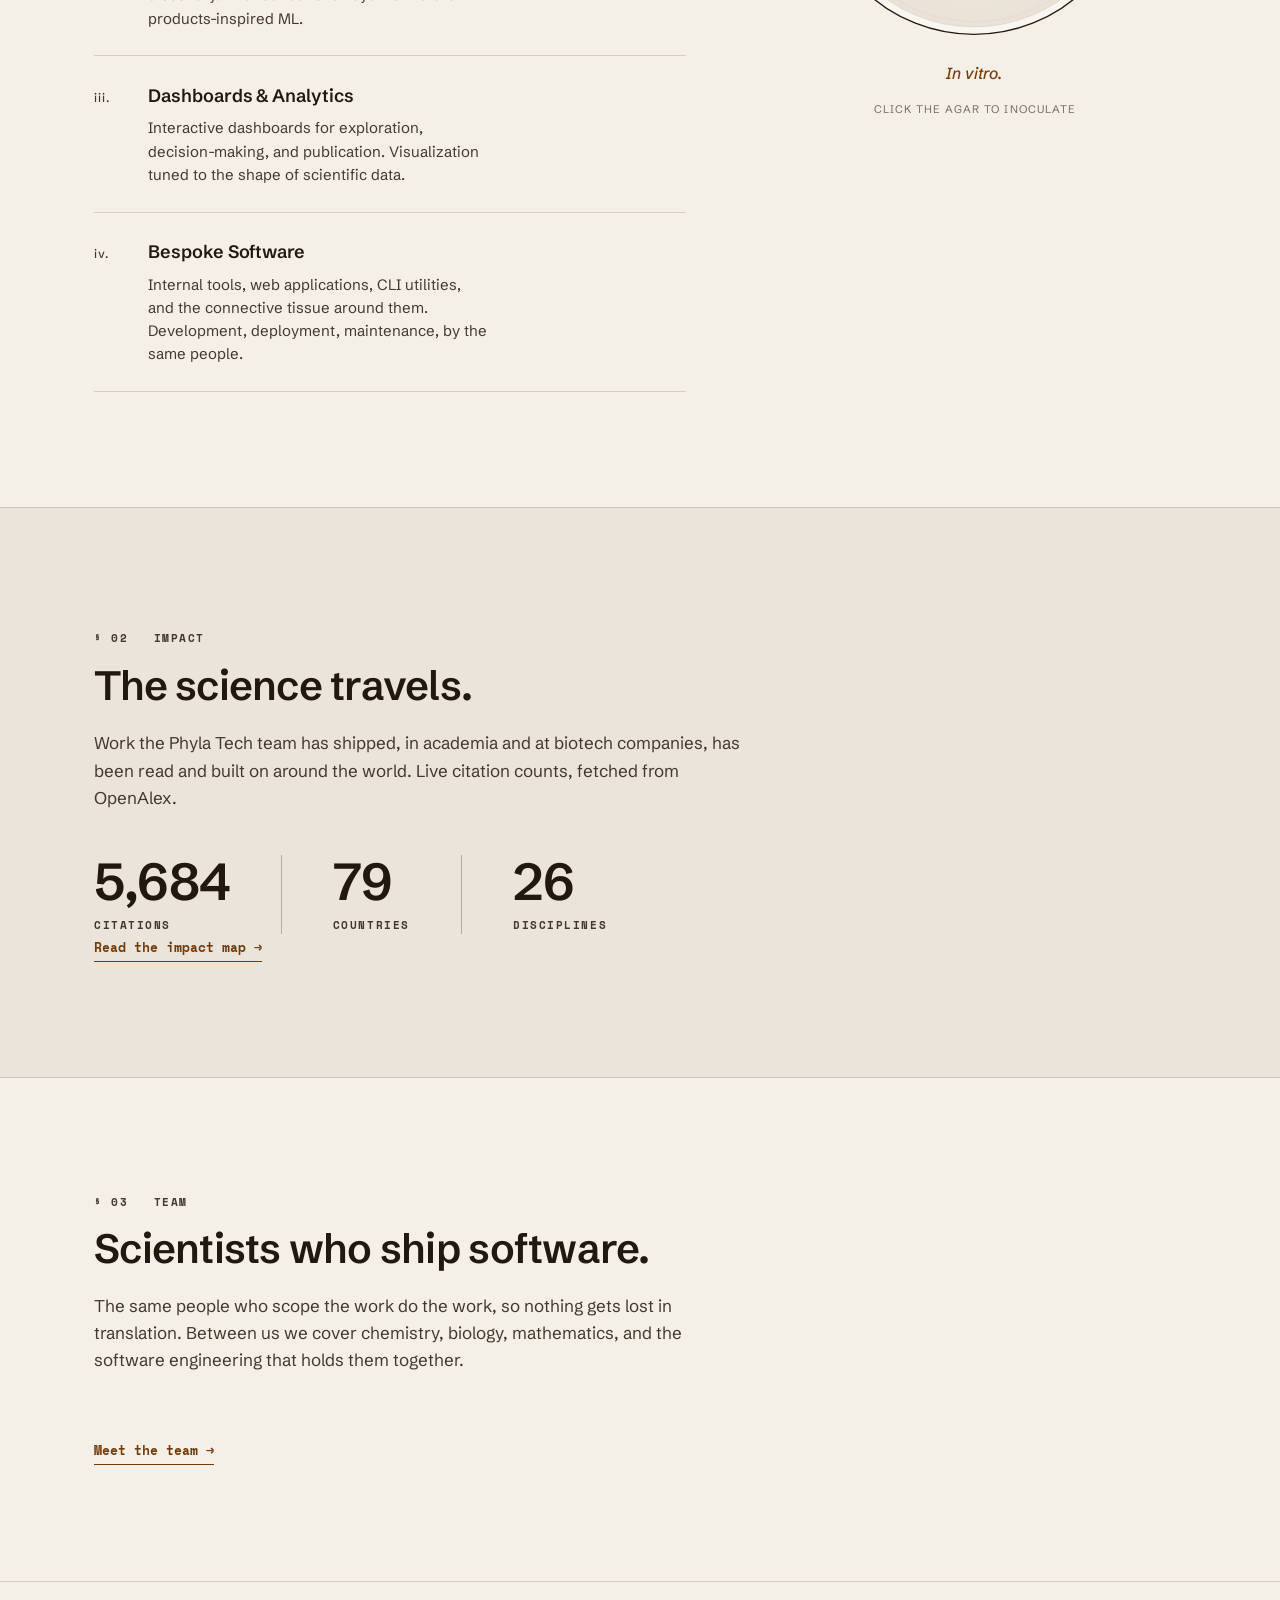
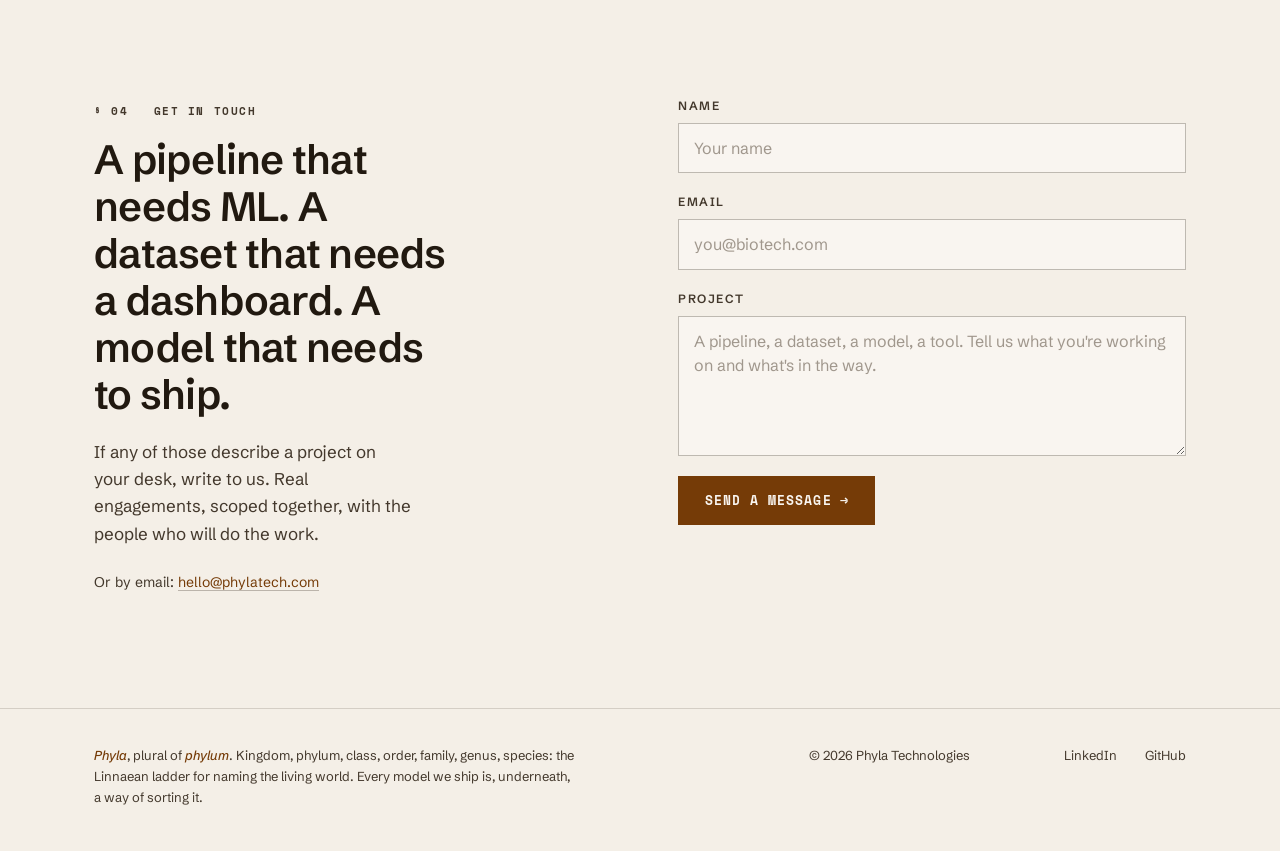
==== commit 7609af2d: "content(home): rephrase capabilities intro per Linear follow-up "We tailor to the project" instead o" ====
--- a/index.html
+++ b/index.html
@@ -738,7 +738,7 @@
           <span class="label">§ 01 &nbsp; Capabilities</span>
           <h2 class="headline">What we build, end to end.</h2>
           <p class="body">
-            Four practices, one team. We can customize according to the project, but the core of our work is the four below.
+            Four practices, one team. We tailor to the project, but the core of our work is the four below.
           </p>
         </div>
 
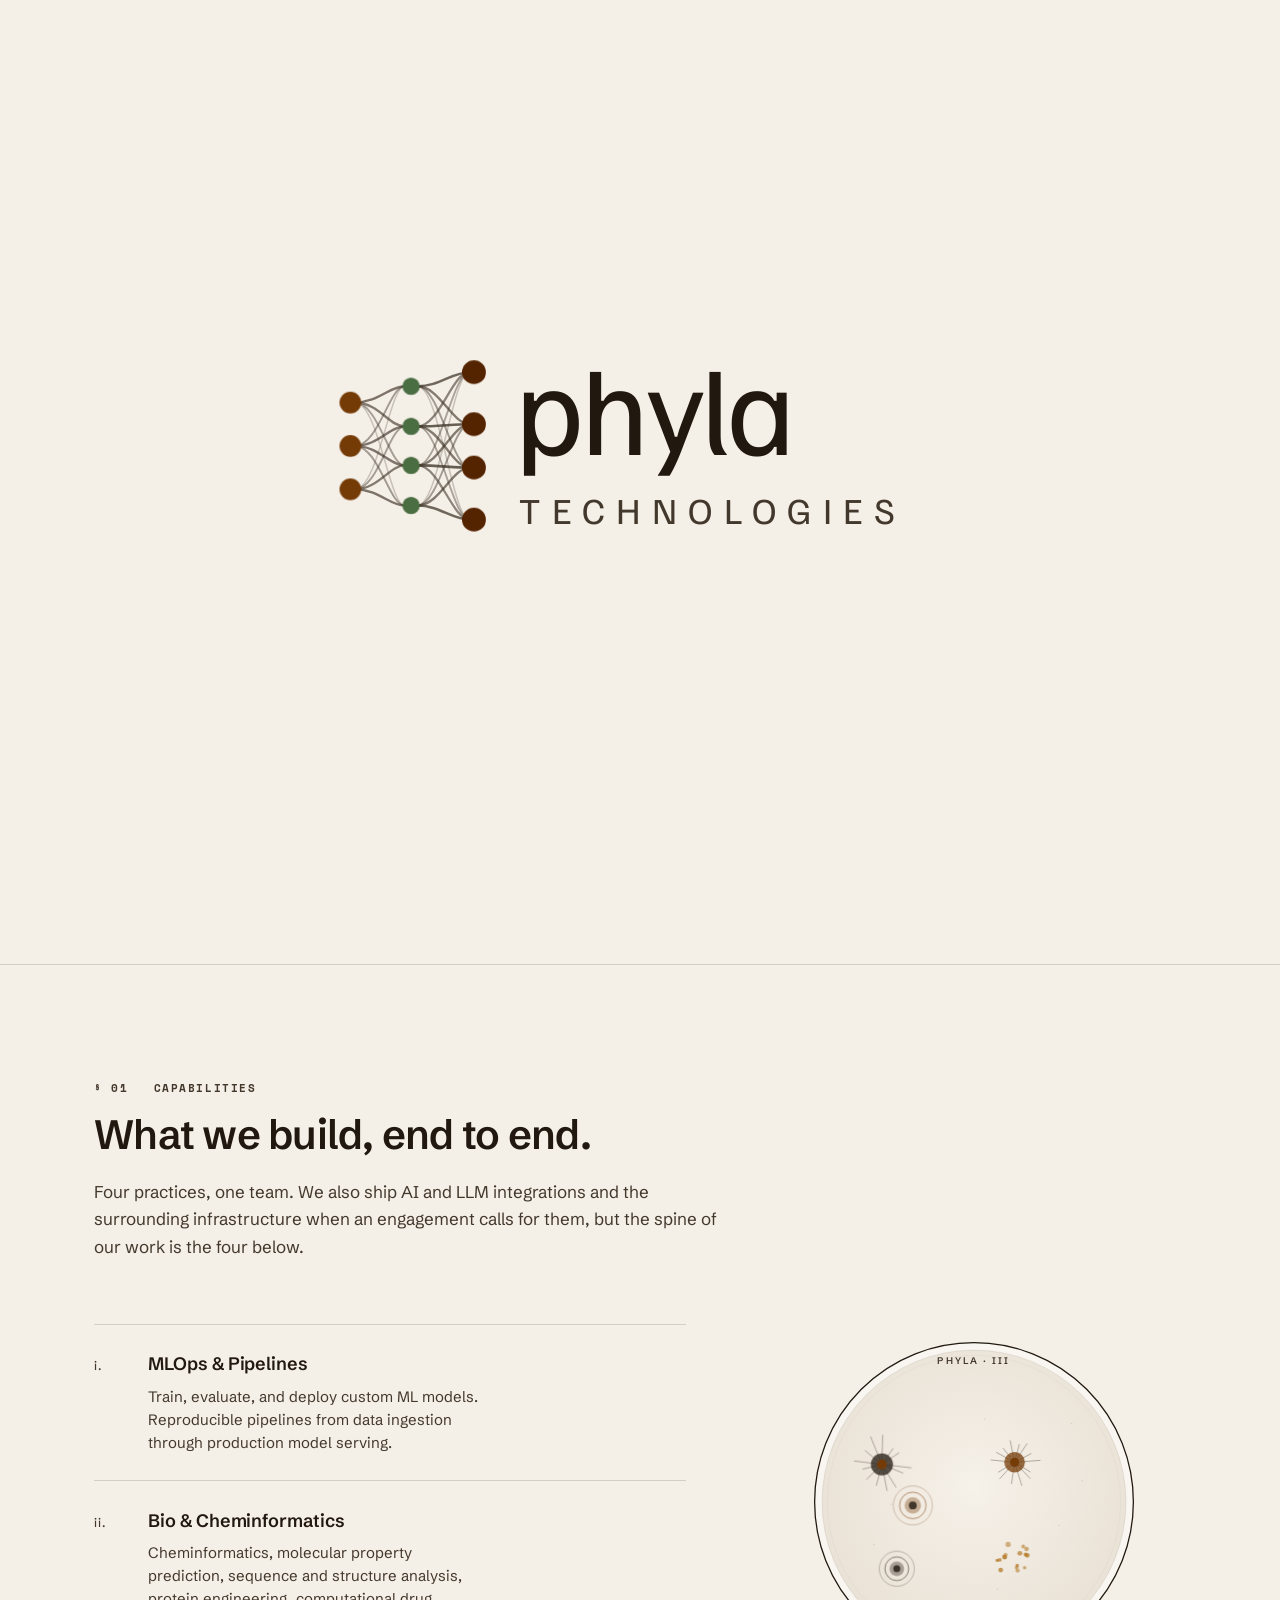
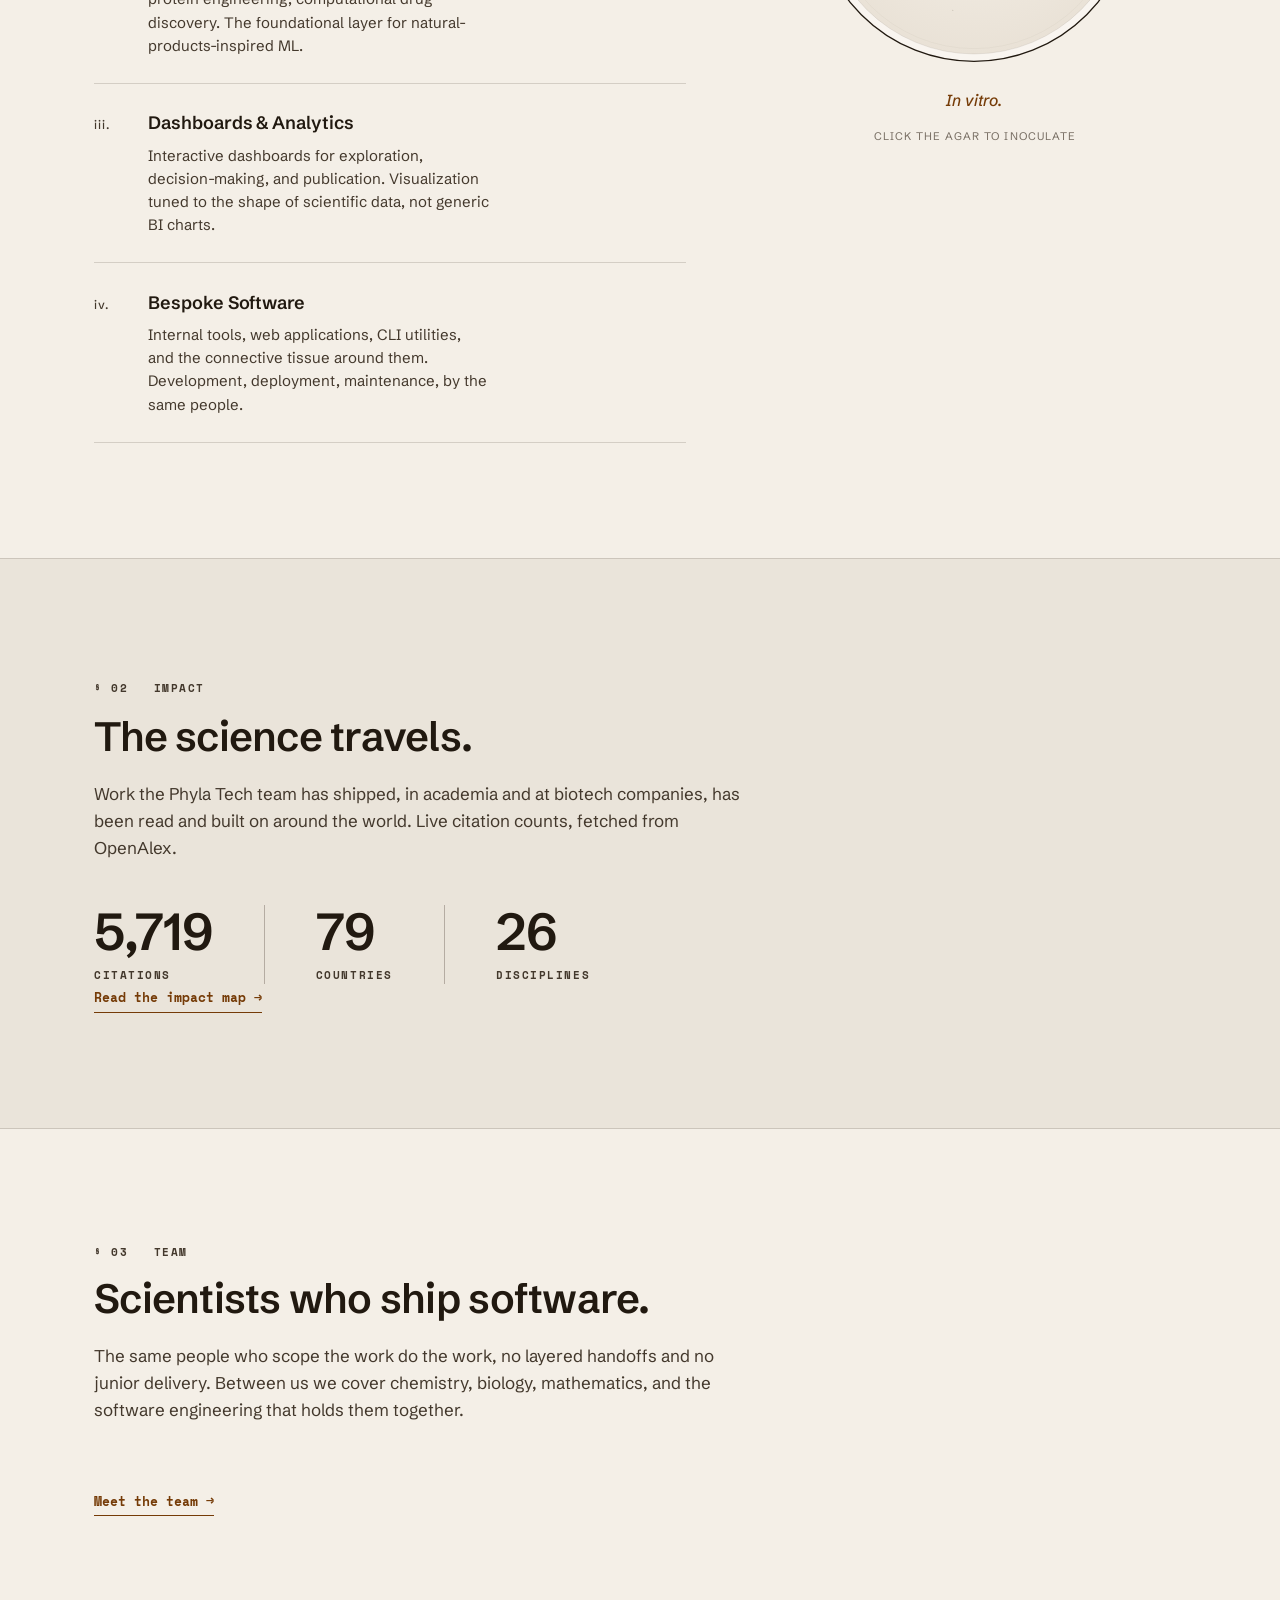
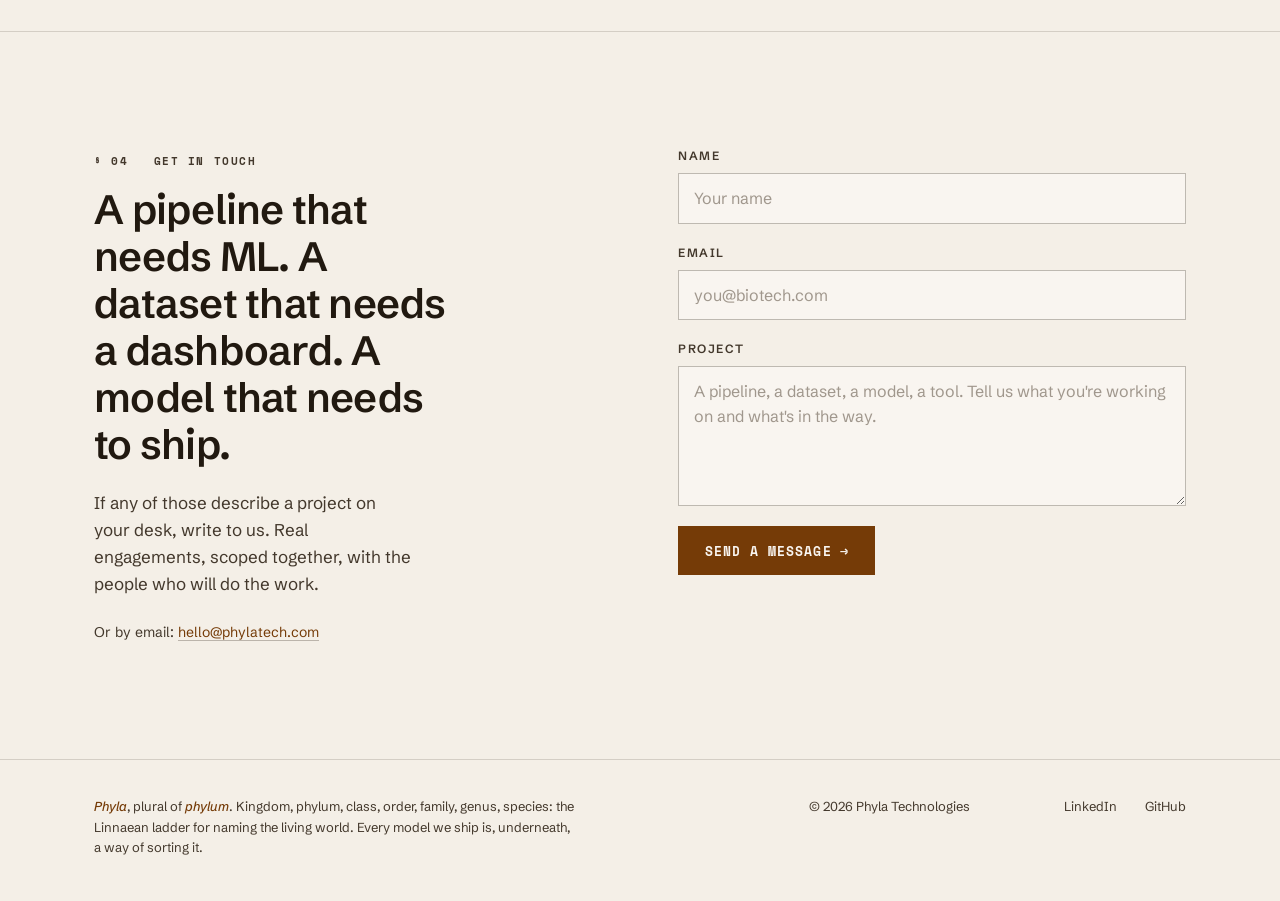
==== commit a4ec9e86: "fix: update Formspree endpoint id for contact form" ====
--- a/index.html
+++ b/index.html
@@ -738,7 +738,7 @@
           <span class="label">§ 01 &nbsp; Capabilities</span>
           <h2 class="headline">What we build, end to end.</h2>
           <p class="body">
-            Four practices, one team. We tailor to the project, but the core of our work is the four below.
+            Four practices, one team. We also ship AI and LLM integrations and the surrounding infrastructure when an engagement calls for them, but the spine of our work is the four below.
           </p>
         </div>
 
@@ -762,7 +762,7 @@
               <div class="service-num">iii.</div>
               <div>
                 <h3 class="service-name">Dashboards &amp; Analytics</h3>
-                <p class="service-desc">Interactive dashboards for exploration, decision-making, and publication. Visualization tuned to the shape of scientific data.</p>
+                <p class="service-desc">Interactive dashboards for exploration, decision-making, and publication. Visualization tuned to the shape of scientific data, not generic BI charts.</p>
               </div>
             </li>
             <li class="service">
@@ -854,7 +854,7 @@
         <div class="section-head">
           <span class="label">§ 03 &nbsp; Team</span>
           <h2 class="headline">Scientists who ship software.</h2>
-          <p class="body">The same people who scope the work do the work, so nothing gets lost in translation. Between us we cover chemistry, biology, mathematics, and the software engineering that holds them together.</p>
+          <p class="body">The same people who scope the work do the work, no layered handoffs and no junior delivery. Between us we cover chemistry, biology, mathematics, and the software engineering that holds them together.</p>
         </div>
         <a href="about.html" class="link-arrow">
           <span>Meet the team</span>
@@ -874,7 +874,7 @@
             <p class="body" style="margin-top: 1.5rem; font-size: 0.875rem;">Or by email: <a href="mailto:hello@phylatech.com" style="color: var(--tannin); text-decoration: underline; text-decoration-color: var(--ink-hairline-strong); text-underline-offset: 3px;">hello@phylatech.com</a></p>
           </div>
 
-          <form class="contact-form" id="contactForm" action="https://formspree.io/f/xqeyrbbp" method="POST" novalidate>
+          <form class="contact-form" id="contactForm" action="https://formspree.io/f/mnpqlvnw" method="POST" novalidate>
             <input type="hidden" name="_subject" value="New enquiry from phylatech.com">
             <input type="hidden" name="_next" value="https://phylatech.com/?contact=sent#contact">
             <div class="field" id="field-name">
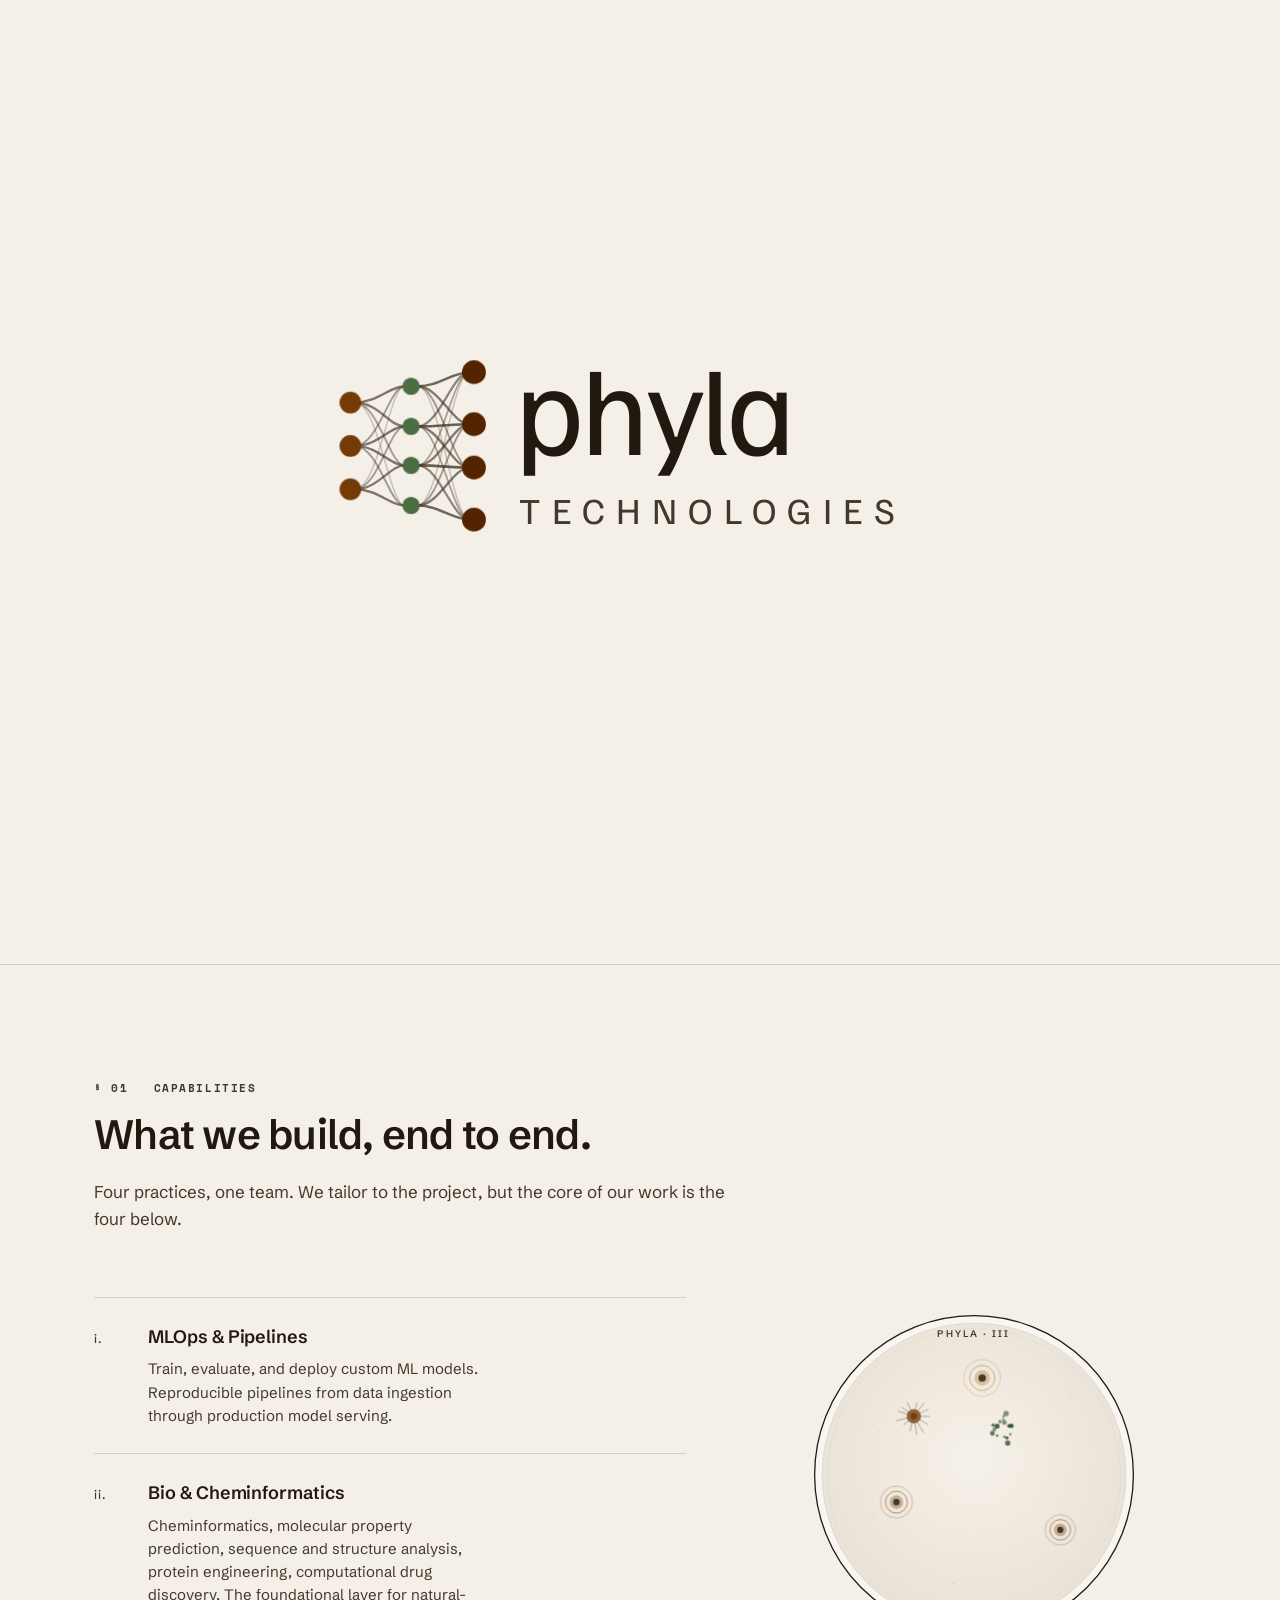
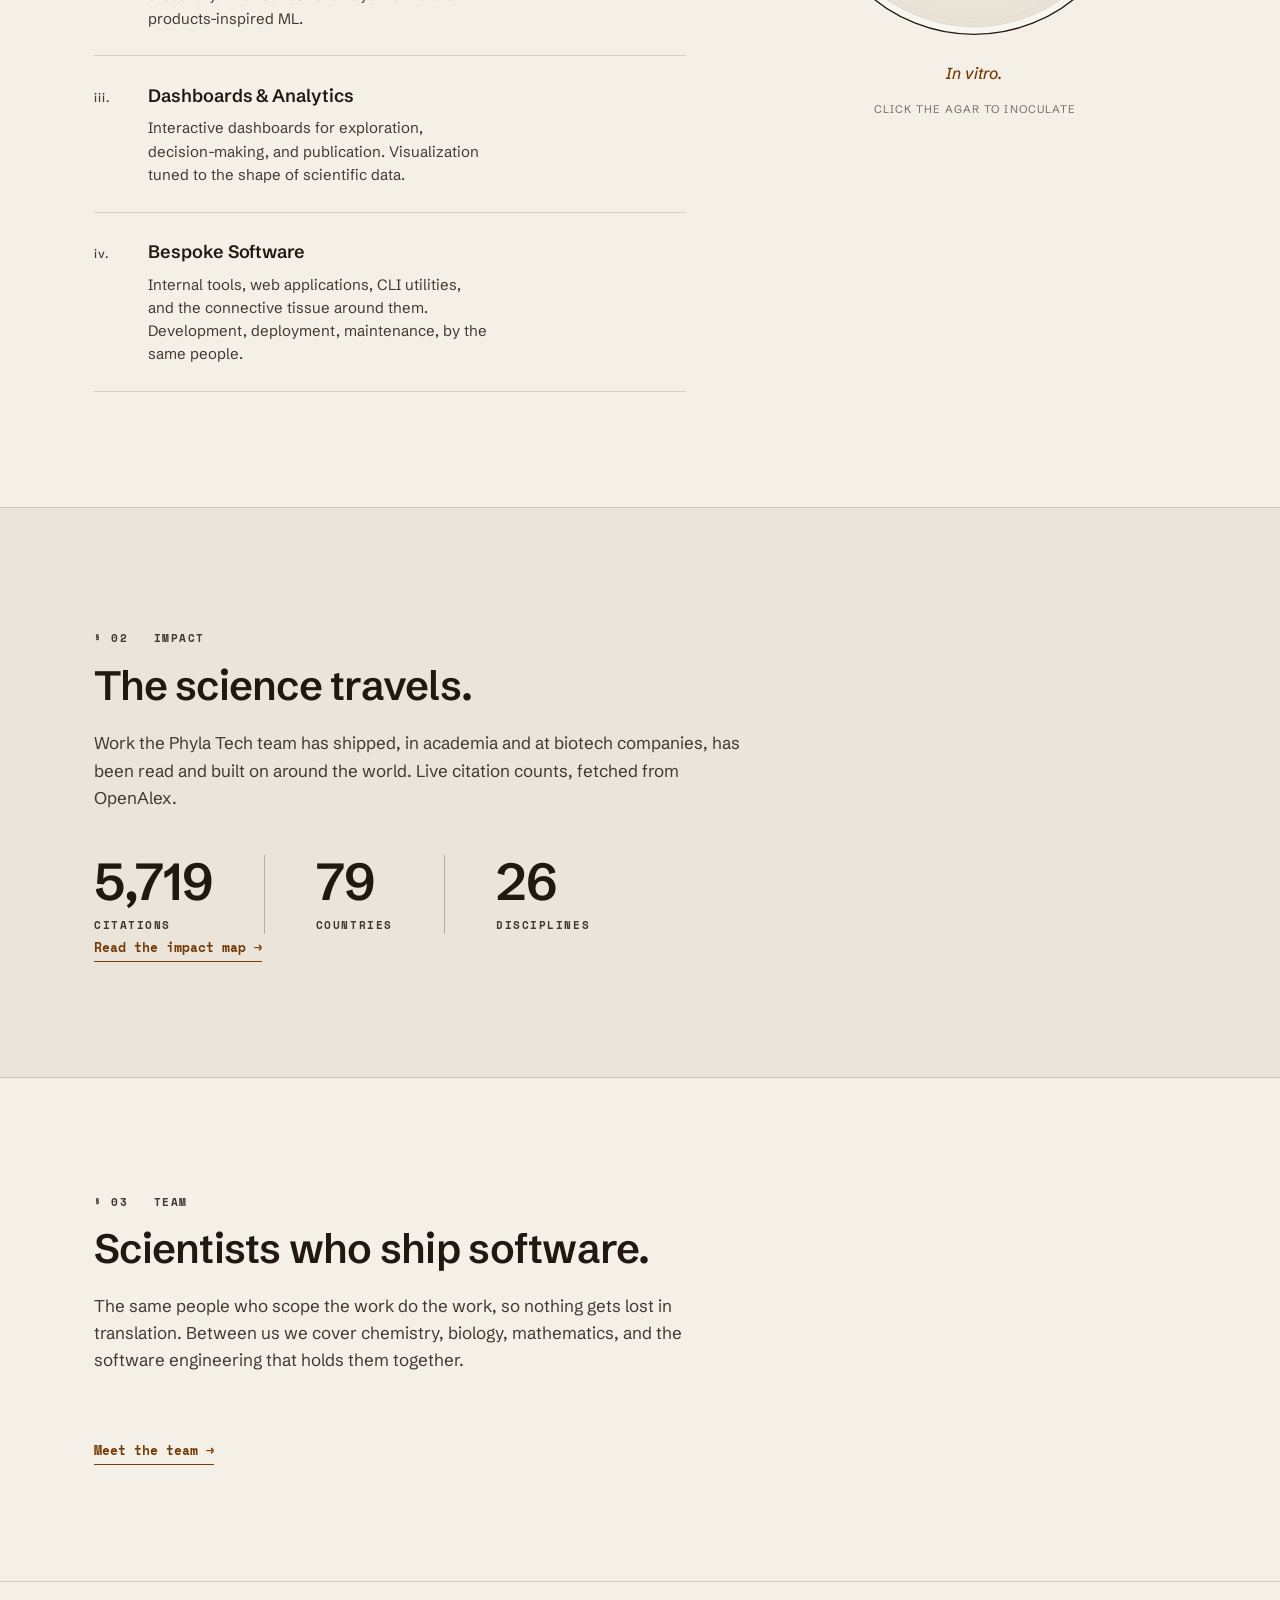
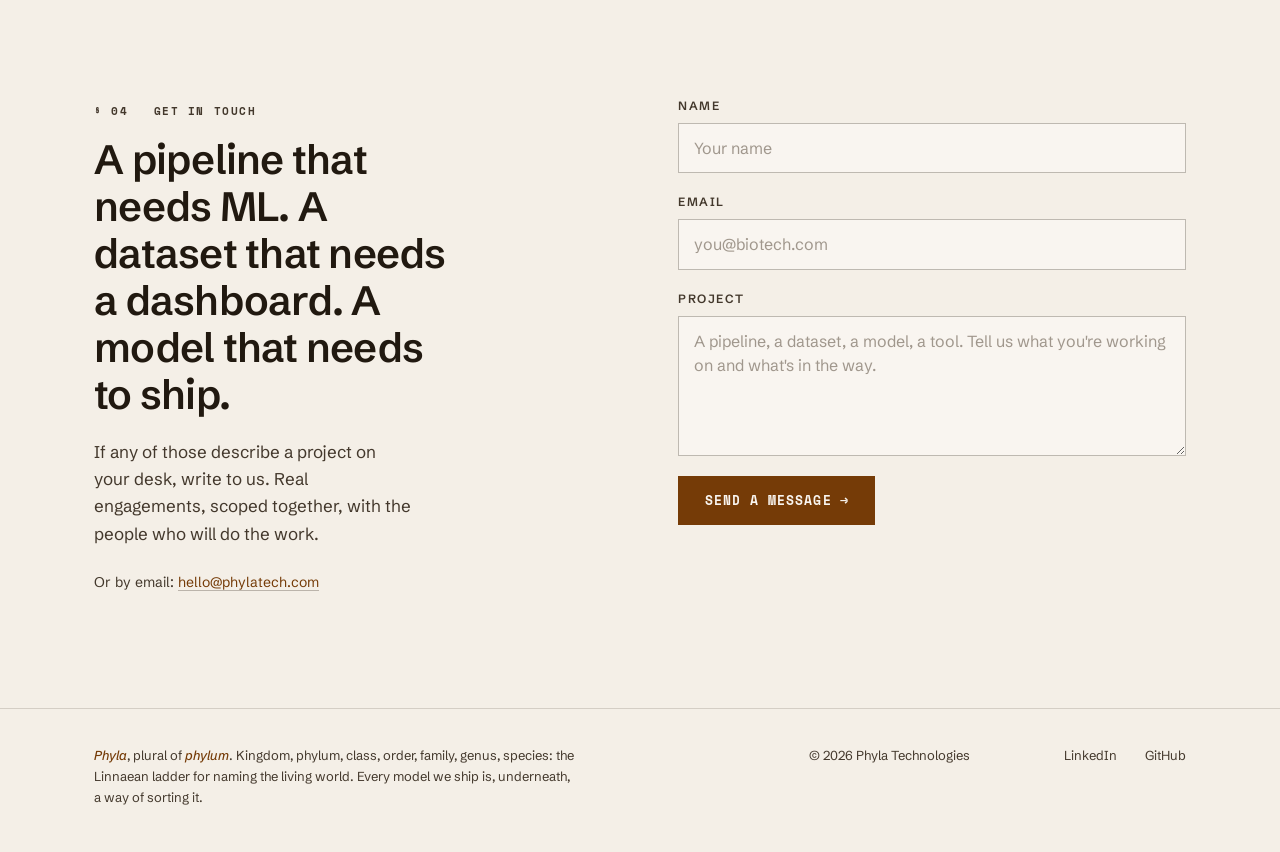
==== commit 4764cb00: "fix: update Formspree endpoint id for contact form (#22)" ====
--- a/index.html
+++ b/index.html
@@ -738,7 +738,7 @@
           <span class="label">§ 01 &nbsp; Capabilities</span>
           <h2 class="headline">What we build, end to end.</h2>
           <p class="body">
-            Four practices, one team. We also ship AI and LLM integrations and the surrounding infrastructure when an engagement calls for them, but the spine of our work is the four below.
+            Four practices, one team. We tailor to the project, but the core of our work is the four below.
           </p>
         </div>
 
@@ -762,7 +762,7 @@
               <div class="service-num">iii.</div>
               <div>
                 <h3 class="service-name">Dashboards &amp; Analytics</h3>
-                <p class="service-desc">Interactive dashboards for exploration, decision-making, and publication. Visualization tuned to the shape of scientific data, not generic BI charts.</p>
+                <p class="service-desc">Interactive dashboards for exploration, decision-making, and publication. Visualization tuned to the shape of scientific data.</p>
               </div>
             </li>
             <li class="service">
@@ -854,7 +854,7 @@
         <div class="section-head">
           <span class="label">§ 03 &nbsp; Team</span>
           <h2 class="headline">Scientists who ship software.</h2>
-          <p class="body">The same people who scope the work do the work, no layered handoffs and no junior delivery. Between us we cover chemistry, biology, mathematics, and the software engineering that holds them together.</p>
+          <p class="body">The same people who scope the work do the work, so nothing gets lost in translation. Between us we cover chemistry, biology, mathematics, and the software engineering that holds them together.</p>
         </div>
         <a href="about.html" class="link-arrow">
           <span>Meet the team</span>
